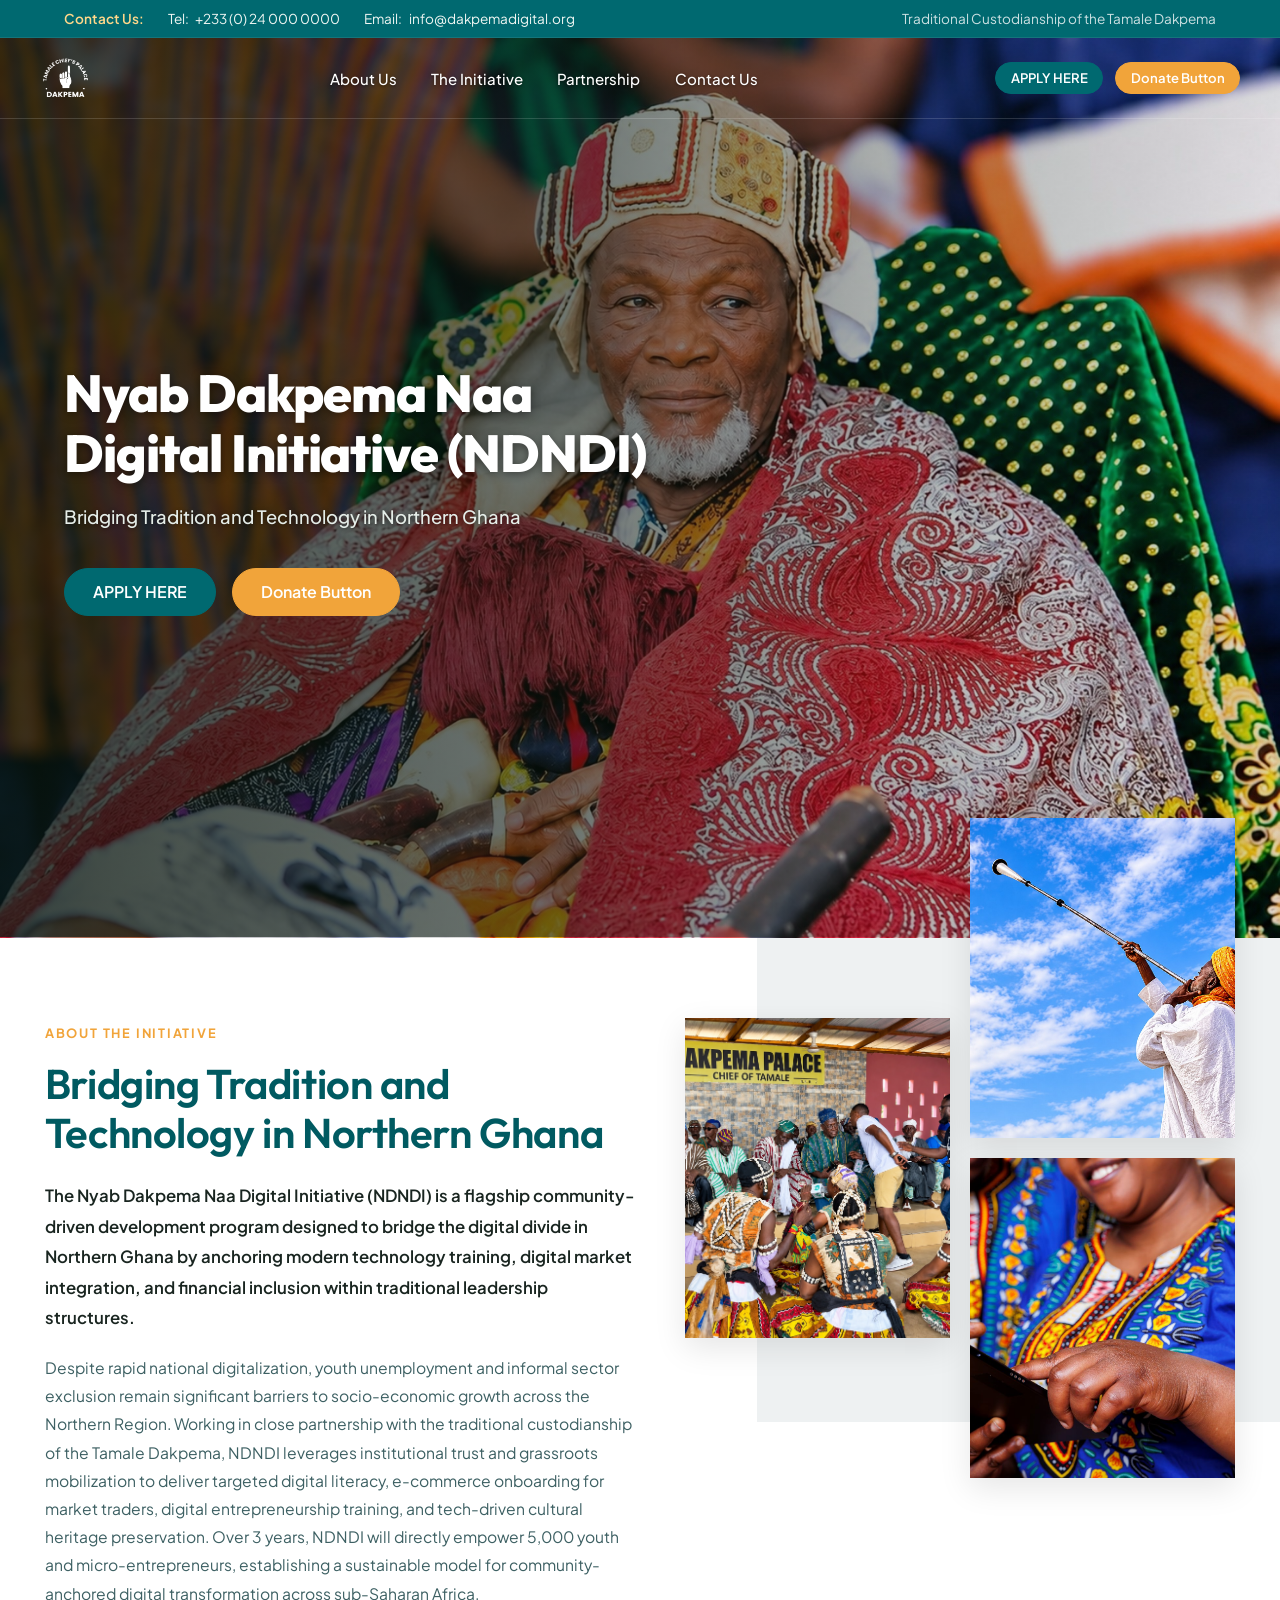
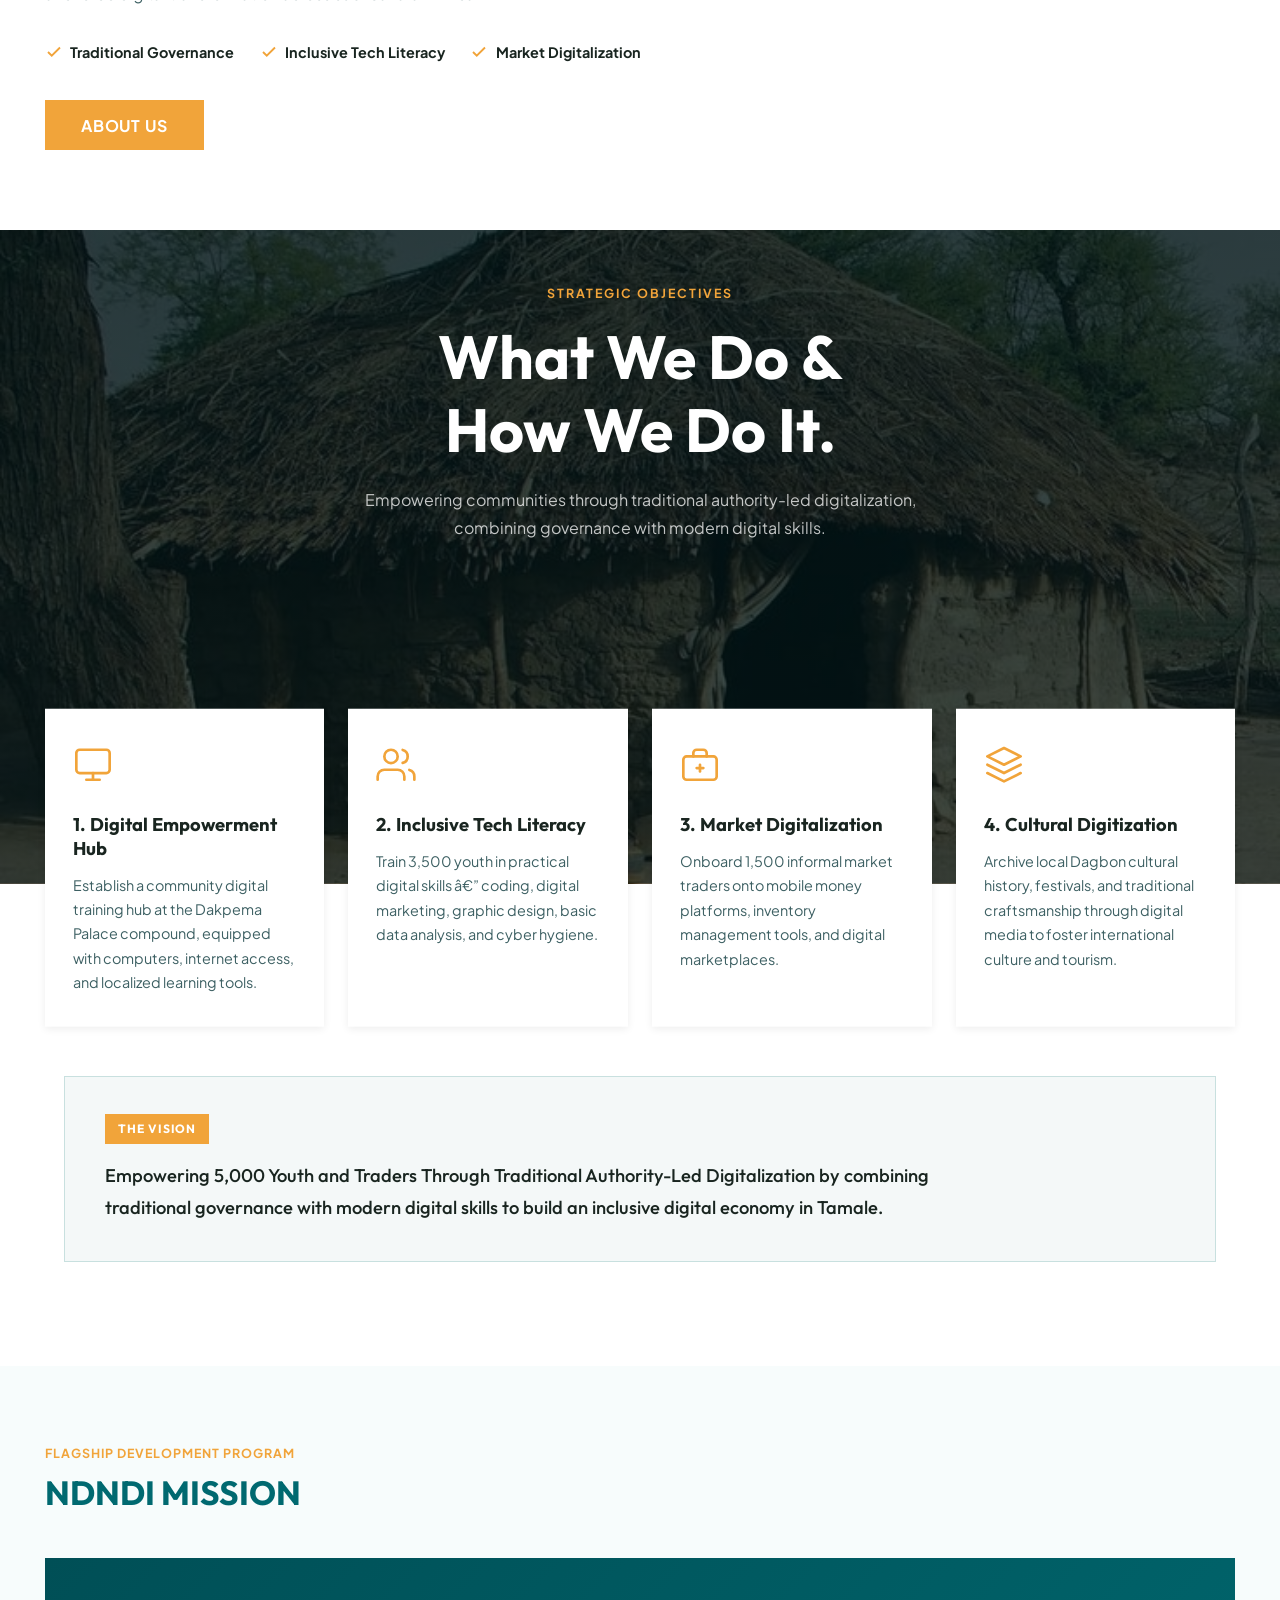
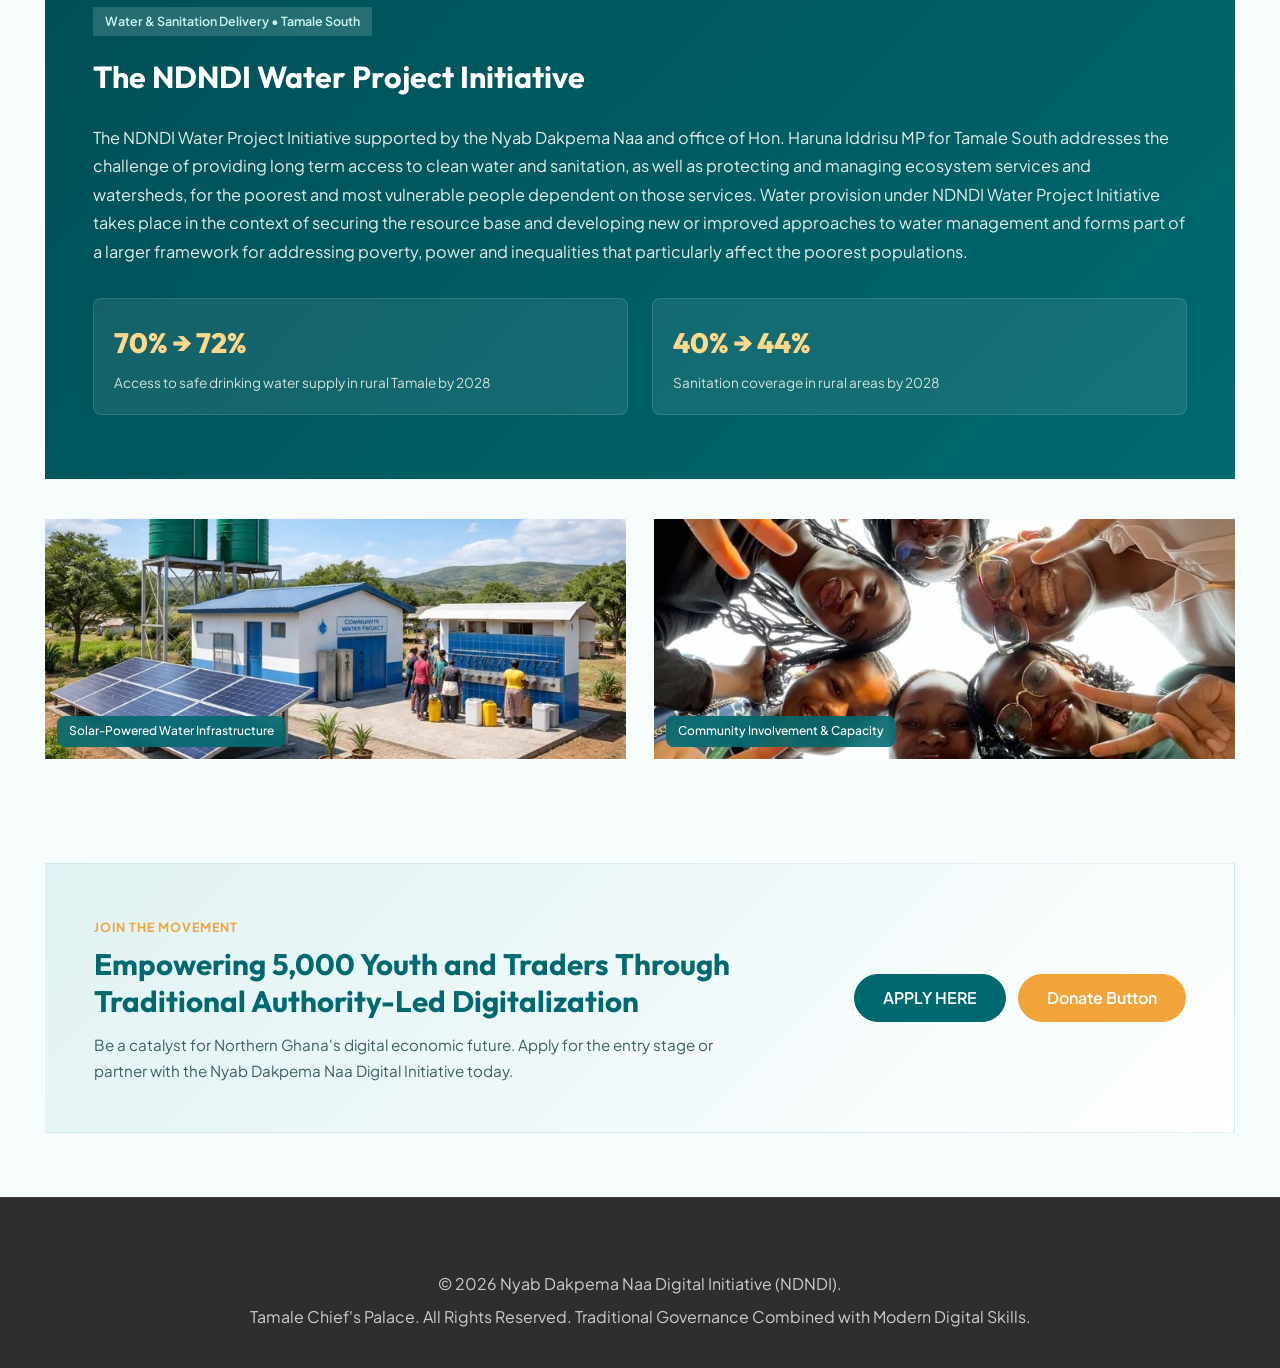
==== index.html @ 33f5f31a "Initial commit - Dakpema website" ====
﻿<!DOCTYPE html>
<html lang="en">
<head>
  <meta charset="UTF-8">
  <meta name="viewport" content="width=device-width, initial-scale=1.0">
  <title>Nyab Dakpema Naa Digital Initiative (NDNDI) | Tamale Chief's Palace</title>
  <meta name="description" content="Nyab Dakpema Naa Digital Initiative (NDNDI) - Bridging Tradition and Technology in Northern Ghana through traditional leadership structures.">
  <link rel="icon" type="image/png" href="assets/images/logo/DAKPEMA-01.png">
  <link rel="stylesheet" href="assets/css/style.css">
</head>
<body>

  <!-- Top Contact & Identity Bar -->
  <header class="top-bar">
    <div class="container top-bar-content">
      <div class="top-bar-contact">
        <span style="font-weight: 600; color: #ffd88a;">Contact Us:</span>
        <a href="tel:+233240000000"><span>Tel:</span> +233 (0) 24 000 0000</a>
        <a href="mailto:info@dakpemadigital.org"><span>Email:</span> info@dakpemadigital.org</a>
      </div>
      <div class="top-bar-tagline">
        <span>Traditional Custodianship of the Tamale Dakpema</span>
      </div>
      <a href="mailto:info@dakpemadigital.org" class="top-bar-mobile-email">info@dakpemadigital.org</a>
    </div>
  </header>

  <!-- Hero Section with Overlaid Nav & hero-img1.jpg Background (Inspiration Style) -->
  <div class="hero-wrapper">
    <!-- Main Site Navigation Header (over the hero image) -->
    <nav class="site-header site-header-hero">
      <div class="container navbar">
        <a href="index.html" class="brand">
          <img src="assets/images/logo/DAKPEMAw.png" alt="Tamale Chief's Palace - Dakpema Logo" class="brand-logo">
        </a>

        <!-- Primary Nav Menu -->
        <ul class="nav-menu">
          <li><a href="about.html" class="nav-link">About Us</a></li>
          <li><a href="initiative.html" class="nav-link">The Initiative</a></li>
          <li><a href="partnership.html" class="nav-link">Partnership</a></li>
          <li><a href="contact.html" class="nav-link">Contact Us</a></li>
          <li class="nav-menu-btns">
            <button type="button" class="btn btn-primary btn-sm open-apply-modal">APPLY HERE</button>
            <button type="button" class="btn btn-accent btn-sm open-donate-modal">Donate Button</button>
          </li>
        </ul>

        <!-- Action Buttons (desktop only) -->
        <div class="nav-actions">
          <button type="button" class="btn btn-primary btn-sm open-apply-modal nav-cta-btn">APPLY HERE</button>
          <button type="button" class="btn btn-accent btn-sm open-donate-modal nav-cta-btn">Donate Button</button>
          <button class="nav-toggle" aria-label="Toggle navigation menu" aria-expanded="false">
            <svg fill="none" stroke="currentColor" stroke-width="2" viewBox="0 0 24 24">
              <path stroke-linecap="round" stroke-linejoin="round" d="M4 6h16M4 12h16M4 18h16"></path>
            </svg>
          </button>
        </div>
      </div>
    </nav>

    <!-- Hero Content -->
    <section class="hero hero-inspo">
      <div class="hero-overlay"></div>
      <div class="container">
        <div class="hero-content">
          <h1 class="hero-title">
            Nyab Dakpema Naa <br>
            <span class="highlight">Digital Initiative (NDNDI)</span>
          </h1>

          <p class="hero-subtext">
            Bridging Tradition and Technology in Northern Ghana
          </p>

          <div class="hero-actions">
            <button type="button" class="btn btn-primary btn-lg open-apply-modal">APPLY HERE</button>
            <button type="button" class="btn btn-accent btn-lg open-donate-modal">Donate Button</button>
          </div>
        </div>
      </div>
    </section>
  </div>

  <!-- =====================================================================
       SECTION 1: About Us (Modern Editorial / 3-Image Collage)
       ===================================================================== -->
  <section id="about" class="about-modern-section">
    <div class="container">
      <div class="about-modern-grid">

        <!-- LEFT COLUMN: Text, Highlights & Button -->
        <div class="about-modern-content">
          <span class="about-modern-eyebrow">ABOUT THE INITIATIVE</span>
          <h2 class="about-modern-heading">
            Bridging Tradition and Technology in Northern Ghana
          </h2>

          <!-- Mobile only: man blowing image after heading -->
          <div class="about-mobile-img">
            <img src="assets/images/projects/about.jpg" alt="Nyab Dakpema Naa Digital Initiative - Youth Engagement">
          </div>

          <p class="about-modern-lead">
            The Nyab Dakpema Naa Digital Initiative (NDNDI) is a flagship community-driven development program designed to bridge the digital divide in Northern Ghana by anchoring modern technology training, digital market integration, and financial inclusion within traditional leadership structures.
          </p>

          <!-- Mobile only: ceremonial image after first paragraph -->
          <div class="about-mobile-img">
            <img src="assets/images/projects/Ceremonial.jpg" alt="Tamale Chief's Palace Ceremonial Dignity">
          </div>

          <p class="about-modern-body">
            Despite rapid national digitalization, youth unemployment and informal sector exclusion remain significant barriers to socio-economic growth across the Northern Region. Working in close partnership with the traditional custodianship of the Tamale Dakpema, NDNDI leverages institutional trust and grassroots mobilization to deliver targeted digital literacy, e-commerce onboarding for market traders, digital entrepreneurship training, and tech-driven cultural heritage preservation. Over 3 years, NDNDI will directly empower 5,000 youth and micro-entrepreneurs, establishing a sustainable model for community-anchored digital transformation across sub-Saharan Africa.
          </p>

          <!-- Mobile only: about1 image after last paragraph -->
          <div class="about-mobile-img">
            <img src="assets/images/projects/about1.jpg" alt="Nyab Dakpema Naa Digital Initiative - Community Training">
          </div>

          <!-- Highlights with Checkmarks -->
          <div class="about-modern-features">
            <div class="about-feature-item">
              <svg class="about-feature-icon" viewBox="0 0 24 24" fill="none" stroke="currentColor" stroke-width="2.5"><polyline points="20 6 9 17 4 12"></polyline></svg>
              <span>Traditional Governance</span>
            </div>
            <div class="about-feature-item">
              <svg class="about-feature-icon" viewBox="0 0 24 24" fill="none" stroke="currentColor" stroke-width="2.5"><polyline points="20 6 9 17 4 12"></polyline></svg>
              <span>Inclusive Tech Literacy</span>
            </div>
            <div class="about-feature-item">
              <svg class="about-feature-icon" viewBox="0 0 24 24" fill="none" stroke="currentColor" stroke-width="2.5"><polyline points="20 6 9 17 4 12"></polyline></svg>
              <span>Market Digitalization</span>
            </div>
          </div>

          <!-- Action Button -->
          <div class="about-modern-actions">
            <a href="about.html" class="btn btn-accent btn-lg" style="text-transform: uppercase; letter-spacing: 0.05em; font-weight: 700; border-radius: 0;">ABOUT US</a>
          </div>
        </div>

        <!-- RIGHT COLUMN: Stepped 3-Image Collage -->
        <div class="about-modern-collage">
          <div class="about-collage-bg-shape"></div>

          <div class="about-collage-left">
            <div class="about-collage-frame about-frame-main">
              <img src="assets/images/projects/Ceremonial.jpg" alt="Tamale Chief's Palace Ceremonial Dignity">
            </div>
          </div>

          <div class="about-collage-right">
            <div class="about-collage-frame about-frame-top">
              <img src="assets/images/projects/about.jpg" alt="Nyab Dakpema Naa Digital Initiative - Youth Engagement">
            </div>
            <div class="about-collage-frame about-frame-bottom">
              <img src="assets/images/projects/about1.jpg" alt="Nyab Dakpema Naa Digital Initiative - Community Training">
            </div>
          </div>
        </div>

      </div>
    </div>
  </section>

    <!-- â”€â”€ STRATEGIC OBJECTIVES â”€â”€ -->
    <div class="strategic-teal-section">

      <!-- Hero banner with heading -->
      <div class="strategic-hero-banner">
        <div class="container">
          <span class="strategy-section-eyebrow">Strategic Objectives</span>
          <h2 class="strategic-hero-heading">What We Do &amp;<br>How We Do It.</h2>
          <p class="strategic-hero-sub">Empowering communities through traditional authority-led digitalization, combining governance with modern digital skills.</p>
        </div>
      </div>

      <!-- 4 cards sitting on the banner, half-hanging below -->
      <div class="strategic-cards-row">
        <div class="container">
          <div class="strategic-cards-grid">

            <div class="strategic-obj-card">
              <div class="strategic-obj-icon">
                <svg width="40" height="40" viewBox="0 0 24 24" fill="none" stroke="#f1a43a" stroke-width="1.6" stroke-linecap="round" stroke-linejoin="round"><rect x="2" y="3" width="20" height="14" rx="2"/><line x1="8" y1="21" x2="16" y2="21"/><line x1="12" y1="17" x2="12" y2="21"/></svg>
              </div>
              <h4 class="strategic-obj-title">1. Digital Empowerment Hub</h4>
              <p class="strategic-obj-desc">Establish a community digital training hub at the Dakpema Palace compound, equipped with computers, internet access, and localized learning tools.</p>
            </div>

            <div class="strategic-obj-card">
              <div class="strategic-obj-icon">
                <svg width="40" height="40" viewBox="0 0 24 24" fill="none" stroke="#f1a43a" stroke-width="1.6" stroke-linecap="round" stroke-linejoin="round"><path d="M17 21v-2a4 4 0 0 0-4-4H5a4 4 0 0 0-4 4v2"/><circle cx="9" cy="7" r="4"/><path d="M23 21v-2a4 4 0 0 0-3-3.87"/><path d="M16 3.13a4 4 0 0 1 0 7.75"/></svg>
              </div>
              <h4 class="strategic-obj-title">2. Inclusive Tech Literacy</h4>
              <p class="strategic-obj-desc">Train 3,500 youth in practical digital skills â€” coding, digital marketing, graphic design, basic data analysis, and cyber hygiene.</p>
            </div>

            <div class="strategic-obj-card">
              <div class="strategic-obj-icon">
                <svg width="40" height="40" viewBox="0 0 24 24" fill="none" stroke="#f1a43a" stroke-width="1.6" stroke-linecap="round" stroke-linejoin="round"><rect x="2" y="7" width="20" height="14" rx="2"/><path d="M16 7V5a2 2 0 0 0-2-2h-4a2 2 0 0 0-2 2v2"/><line x1="12" y1="12" x2="12" y2="16"/><line x1="10" y1="14" x2="14" y2="14"/></svg>
              </div>
              <h4 class="strategic-obj-title">3. Market Digitalization</h4>
              <p class="strategic-obj-desc">Onboard 1,500 informal market traders onto mobile money platforms, inventory management tools, and digital marketplaces.</p>
            </div>

            <div class="strategic-obj-card">
              <div class="strategic-obj-icon">
                <svg width="40" height="40" viewBox="0 0 24 24" fill="none" stroke="#f1a43a" stroke-width="1.6" stroke-linecap="round" stroke-linejoin="round"><path d="M12 2L2 7l10 5 10-5-10-5z"/><path d="M2 17l10 5 10-5"/><path d="M2 12l10 5 10-5"/></svg>
              </div>
              <h4 class="strategic-obj-title">4. Cultural Digitization</h4>
              <p class="strategic-obj-desc">Archive local Dagbon cultural history, festivals, and traditional craftsmanship through digital media to foster international culture and tourism.</p>
            </div>

          </div>
        </div>
      </div><!-- /strategic-cards-row -->

    </div><!-- /strategic-teal-section -->

  <!-- The Vision + Contact Us -->
  <div class="vision-contact-standalone">
    <div class="container">

      <div class="strategic-vision-banner">
        <div class="vision-tag">The Vision</div>
        <p class="vision-text">
          Empowering 5,000 Youth and Traders Through Traditional Authority-Led Digitalization by combining traditional governance with modern digital skills to build an inclusive digital economy in Tamale.
        </p>
      </div>

    </div>
  </div><!-- /vision-contact-standalone -->

  <!-- =====================================================================
       SECTION 3: NDNDI MISSION (Water Project Initiative)
       ===================================================================== -->
  <section id="mission" class="section">
    <div class="container">
      <div class="section-header">
        <span class="section-tag">Flagship Development Program</span>
        <h2 class="section-title">NDNDI MISSION</h2>
      </div>

      <!-- Water Project Hero Feature Card -->
      <div class="water-project-banner">
        <span class="water-badge">Water &amp; Sanitation Delivery &bull; Tamale South</span>
        <h3 class="water-title">The NDNDI Water Project Initiative</h3>
        <p class="water-text">
          The NDNDI Water Project Initiative supported by the Nyab Dakpema Naa and office of Hon. Haruna Iddrisu MP for Tamale South addresses the challenge of providing long term access to clean water and sanitation, as well as protecting and managing ecosystem services and watersheds, for the poorest and most vulnerable people dependent on those services. Water provision under NDNDI Water Project Initiative takes place in the context of securing the resource base and developing new or improved approaches to water management and forms part of a larger framework for addressing poverty, power and inequalities that particularly affect the poorest populations.
        </p>

        <!-- Projected Metrics Callout -->
        <div class="water-metrics">
          <div class="water-metric-card">
            <div class="water-metric-val">70% &rarr; 72%</div>
            <div class="water-metric-sub">Access to safe drinking water supply in rural Tamale by 2028</div>
          </div>
          <div class="water-metric-card">
            <div class="water-metric-val">40% &rarr; 44%</div>
            <div class="water-metric-sub">Sanitation coverage in rural areas by 2028</div>
          </div>
        </div>
      </div>


      <!-- Water Project Gallery -->
      <div class="grid-2">
        <div class="hero-img-wrap" style="height: 240px;">
          <img src="assets/images/projects/solar.jpg" alt="Solar-powered clean water and community infrastructure">
          <div class="hero-card-badge">Solar-Powered Water Infrastructure</div>
        </div>
        <div class="hero-img-wrap" style="height: 240px;">
          <img src="assets/images/projects/built-for-africa.jpg" alt="Northern Ghana community development and traditional custodianship">
          <div class="hero-card-badge">Community Involvement &amp; Capacity</div>
        </div>
      </div>
    </div>
  </section>

  <!-- Call To Action Banner -->
  <section class="section" style="padding-top: 2rem; padding-bottom: 4rem;">
    <div class="container cta-container">
      <div class="cta-banner">
        <div class="cta-content">
          <span class="section-tag">Join The Movement</span>
          <h3 class="section-title" style="font-size: 1.85rem; margin-bottom: 0.75rem;">
            Empowering 5,000 Youth and Traders Through Traditional Authority-Led Digitalization
          </h3>
          <p style="color: var(--color-text-muted); font-size: 0.95rem;">
            Be a catalyst for Northern Ghana's digital economic future. Apply for the entry stage or partner with the Nyab Dakpema Naa Digital Initiative today.
          </p>
        </div>
        <div style="display: flex; gap: 0.75rem; flex-wrap: wrap;">
          <button type="button" class="btn btn-primary btn-lg open-apply-modal">APPLY HERE</button>
          <button type="button" class="btn btn-accent btn-lg open-donate-modal">Donate Button</button>
        </div>
      </div>
    </div>
  </section>

  <!-- =====================================================================
       Application Modal ("Follow this link () to register. ... APPLY HERE")
       ===================================================================== -->
  <div id="applyModal" class="modal-overlay" role="dialog" aria-modal="true" aria-labelledby="applyModalTitle">
    <div class="modal-dialog">
      <div class="modal-header">
        <h3 id="applyModalTitle" class="modal-title">NDNDI Registration (1. ENTRY-STAGE)</h3>
        <button type="button" class="modal-close" aria-label="Close modal">&times;</button>
      </div>
      <div class="modal-body">
        <p style="font-size: 0.92rem; color: var(--color-text-muted); margin-bottom: 1.25rem;">
          <strong>1. ENTRY-STAGE:</strong> Entrants will be allowed to register online. Follow this link () to register. Applicants must make sure all information submitted are accurate before clicking APPLY.
        </p>

        <form id="applicationForm">
          <div class="form-group">
            <label class="form-label" for="applicantFullName">Full Name *</label>
            <input type="text" id="applicantFullName" class="form-control" placeholder="Enter your full legal name" required>
          </div>

          <div class="grid-2">
            <div class="form-group">
              <label class="form-label" for="applicantEmail">Email Address *</label>
              <input type="email" id="applicantEmail" class="form-control" placeholder="name@domain.com" required>
            </div>
            <div class="form-group">
              <label class="form-label" for="applicantTel">Telephone Number *</label>
              <input type="tel" id="applicantTel" class="form-control" placeholder="+233 XX XXX XXXX" required>
            </div>
          </div>

          <div class="grid-2">
            <div class="form-group">
              <label class="form-label" for="applicantAge">Age (Requirement: 18-32 years) *</label>
              <input type="number" id="applicantAge" class="form-control" min="18" max="32" placeholder="e.g. 24" required>
            </div>
            <div class="form-group">
              <label class="form-label" for="applicantRes">Residency in Ghana *</label>
              <select id="applicantRes" class="form-control" required>
                <option value="">Select residency...</option>
                <option value="tamale">Tamale / Northern Region, Ghana</option>
                <option value="ghana-other">Other Region in Ghana</option>
              </select>
            </div>
          </div>

          <div class="form-group">
            <label class="form-label" for="applicantTrack">Program Focus Track</label>
            <select id="applicantTrack" class="form-control">
              <option value="literacy">Inclusive Tech Literacy (Coding, Digital Marketing, Graphic Design, Data)</option>
              <option value="market">Market Digitalization (E-Commerce &amp; FinTech for Traders)</option>
              <option value="culture">Cultural Digitization &amp; Preservation</option>
              <option value="startup">Startup Incubation &amp; Social Business</option>
            </select>
          </div>

          <!-- Eligibility Confirmations -->
          <div style="background: var(--color-bg-alt); padding: 1rem; border-radius: var(--radius-sm); margin-bottom: 1.25rem;">
            <p style="font-size: 0.82rem; font-weight: 700; color: var(--color-primary); margin-bottom: 0.5rem; text-transform: uppercase;">
              Applicant Affirmations (Eligibility Requirements 1-6)
            </p>
            <label style="display: flex; gap: 0.5rem; font-size: 0.85rem; color: var(--color-text-main); margin-bottom: 0.4rem; cursor: pointer;">
              <input type="checkbox" required>
              <span>I confirm that I reside in Ghana and am between 18-32 years of age.</span>
            </label>
            <label style="display: flex; gap: 0.5rem; font-size: 0.85rem; color: var(--color-text-main); margin-bottom: 0.4rem; cursor: pointer;">
              <input type="checkbox" required>
              <span>I have a genuine desire for digitization lessons and incubation mentoring.</span>
            </label>
            <label style="display: flex; gap: 0.5rem; font-size: 0.85rem; color: var(--color-text-main); cursor: pointer;">
              <input type="checkbox" required>
              <span>I commit to monthly program goals and accepting coaching feedback.</span>
            </label>
          </div>

          <div style="display: flex; justify-content: flex-end; gap: 0.75rem;">
            <button type="button" class="btn btn-outline modal-cancel">Cancel</button>
            <button type="submit" class="btn btn-primary" style="background-color: #8b1f1f; border-color: #8b1f1f;">APPLY HERE</button>
          </div>
        </form>
      </div>
    </div>
  </div>

  <!-- =====================================================================
       Donate / Partnership Modal ("Donate Button")
       ===================================================================== -->
  <div id="donateModal" class="modal-overlay" role="dialog" aria-modal="true" aria-labelledby="donateModalTitle">
    <div class="modal-dialog">
      <div class="modal-header">
        <h3 id="donateModalTitle" class="modal-title">Support &amp; Partner with NDNDI</h3>
        <button type="button" class="modal-close" aria-label="Close modal">&times;</button>
      </div>
      <div class="modal-body">
        <p style="font-size: 0.92rem; color: var(--color-text-muted); margin-bottom: 1.25rem;">
          We invite development agencies, philanthropic organizations, and corporate partners to join hands with the Nyab Dakpema Naa Digital Initiative. Your support will directly fund critical digital infrastructure, bridge the opportunity gap for thousands of young people, and demonstrate how traditional leadership can catalysed sustainable digital development in Sub-Saharan Africa.
        </p>

        <form id="donationForm">
          <div class="form-group">
            <label class="form-label" for="partnerCategory">Partner Classification *</label>
            <select id="partnerCategory" class="form-control" required>
              <option value="agency">Development Agency</option>
              <option value="philanthropic">Philanthropic Organization</option>
              <option value="corporate">Corporate Partner</option>
              <option value="individual">Individual Donor / Diaspora Supporter</option>
            </select>
          </div>

          <div class="grid-2">
            <div class="form-group">
              <label class="form-label" for="orgName">Organization / Donor Name *</label>
              <input type="text" id="orgName" class="form-control" placeholder="Organization name" required>
            </div>
            <div class="form-group">
              <label class="form-label" for="contactPerson">Contact Person *</label>
              <input type="text" id="contactPerson" class="form-control" placeholder="Full name" required>
            </div>
          </div>

          <div class="grid-2">
            <div class="form-group">
              <label class="form-label" for="partnerEmail">Email Address *</label>
              <input type="email" id="partnerEmail" class="form-control" placeholder="partner@org.org" required>
            </div>
            <div class="form-group">
              <label class="form-label" for="partnerSupportType">Intended Support Target</label>
              <select id="partnerSupportType" class="form-control">
                <option value="digital-hub">Digital Empowerment Hub Equipment</option>
                <option value="water-project">NDNDI Water Project Initiative</option>
                <option value="tech-literacy">Inclusive Tech Literacy Scholarships</option>
                <option value="market-traders">Market Trader Digitalization</option>
              </select>
            </div>
          </div>

          <div class="form-group">
            <label class="form-label" for="pledgeDetails">Contribution or Partnership Details</label>
            <textarea id="pledgeDetails" rows="3" class="form-control" placeholder="Share details of your proposed partnership, sponsorship, or donation..."></textarea>
          </div>

          <div style="display: flex; justify-content: flex-end; gap: 0.75rem;">
            <button type="button" class="btn btn-outline modal-cancel">Cancel</button>
            <button type="submit" class="btn btn-accent" style="background-color: #8b1f1f; border-color: #8b1f1f;">Submit Support / Donate Button</button>
          </div>
        </form>
      </div>
    </div>
  </div>

  <!-- Site Footer -->
  <footer class="site-footer">
    <div class="container">
      <div class="footer-bottom">
        <p>© 2026 Nyab Dakpema Naa Digital Initiative (NDNDI).</p>
        <p>Tamale Chief's Palace. All Rights Reserved. Traditional Governance Combined with Modern Digital Skills.</p>
      </div>
    </div>
  </footer>

  <script src="assets/js/main.js"></script>
</body>
</html>
---- assets/css/style.css ----
﻿/* ==========================================================================
   Nyab Dakpema Naa Digital Initiative (NDNDI) - Main Stylesheet
   Modern, elegant civic tech design system for Northern Ghana
   Refined aesthetic: Zero thick deep shadows, zero heavy card outlines.
   ========================================================================== */

@import url('https://fonts.googleapis.com/css2?family=Outfit:wght@300;400;500;600;700;800&family=Plus+Jakarta+Sans:wght@300;400;500;600;700&display=swap');

:root {
  /* Brand Heritage Palette */
  --color-primary: #006970;          /* Dakpema Teal */
  --color-primary-light: #007e86;    /* Dakpema Teal Light */
  --color-primary-subtle: #e0f2f3;   /* Delicate Teal Tint */
  --color-primary-glow: rgba(0, 105, 112, 0.08);
  
  --color-accent: #f1a43a;           /* Vibrant Amber Gold */
  --color-accent-hover: #d98d28;
  --color-accent-subtle: #fdf6ea;    /* Soft Amber Glow */
  
  --color-water: #006970;            /* Clean Water Initiative Teal */
  --color-water-subtle: #e0f2f3;
  
  /* Neutral Palette */
  --color-bg-main: #f7fcfc;          /* Pristine teal-tinted off-white */
  --color-bg-surface: #ffffff;       /* Pure white */
  --color-bg-alt: #f0f8f9;           /* Soft muted teal section background */
  --color-bg-card: #ffffff;
  
  --color-text-main: #0a1f21;        /* Deep teal charcoal */
  --color-text-muted: #3d6063;       /* Readable secondary body */
  --color-text-light: #6b8d90;       /* Tertiary caption */
  --color-border-subtle: rgba(0, 105, 112, 0.09); /* Hairline elegant border */
  --color-border-hover: rgba(0, 105, 112, 0.22);
  
  /* Shadows - explicitly soft, airy, and delicate (No thick or deep black shadows) */
  --shadow-subtle: 0 2px 8px rgba(0, 95, 102, 0.04);
  --shadow-hover: 0 6px 18px rgba(0, 95, 102, 0.07);
  --shadow-float: 0 10px 25px rgba(0, 95, 102, 0.08);
  
  /* Typography */
  --font-heading: 'Outfit', -apple-system, BlinkMacSystemFont, "Segoe UI", Roboto, sans-serif;
  --font-body: 'Plus Jakarta Sans', -apple-system, BlinkMacSystemFont, "Segoe UI", Roboto, sans-serif;
  
  /* Layout & Transitions */
  --container-max: 1200px;
  --radius-sm: 8px;
  --radius-md: 12px;
  --radius-lg: 18px;
  --radius-full: 9999px;
  --transition: all 0.25s cubic-bezier(0.16, 1, 0.3, 1);
}

/* Base Reset & Core Styles */
*, *::before, *::after {
  box-sizing: border-box;
  margin: 0;
  padding: 0;
}

html {
  scroll-behavior: smooth;
  font-size: 16px;
  -webkit-font-smoothing: antialiased;
}

body {
  font-family: var(--font-body);
  background-color: var(--color-bg-main);
  color: var(--color-text-main);
  line-height: 1.7;
  overflow-x: hidden;
}

img {
  max-width: 100%;
  height: auto;
  display: block;
}

a {
  color: inherit;
  text-decoration: none;
  transition: var(--transition);
}

button, input, textarea, select {
  font-family: inherit;
  font-size: 1rem;
}

/* Container */
.container {
  width: 100%;
  max-width: var(--container-max);
  margin-left: auto;
  margin-right: auto;
  padding-left: 1.5rem;
  padding-right: 1.5rem;
}

/* Mobile-only elements — hidden by default */
.about-mobile-img {
  display: none;
}

/* ==========================================================================
   Header & Navigation
   ========================================================================== */

/* Top utility bar */
.top-bar {
  background-color: var(--color-primary);
  color: #e0ece4;
  font-size: 0.85rem;
  padding: 0.45rem 0;
  border-bottom: 1px solid rgba(255, 255, 255, 0.08);
}

.top-bar-content {
  display: flex;
  justify-content: space-between;
  align-items: center;
  flex-wrap: wrap;
  gap: 0.75rem;
}

.top-bar-contact {
  display: flex;
  align-items: center;
  gap: 1.5rem;
}

.top-bar-contact a {
  color: #f0f7f3;
  display: inline-flex;
  align-items: center;
  gap: 0.4rem;
}

.top-bar-contact a:hover {
  color: var(--color-accent);
}

.top-bar-tagline {
  display: flex;
  align-items: center;
  gap: 0.5rem;
  color: rgba(255, 255, 255, 0.8);
}

.top-bar-tagline .badge {
  background: rgba(200, 138, 36, 0.25);
  color: #ffd88a;
  padding: 0.15rem 0.55rem;
  border-radius: var(--radius-full);
  font-size: 0.75rem;
  font-weight: 600;
  letter-spacing: 0.03em;
}

/* Nav menu buttons â€” hidden on desktop, shown in dropdown on mobile */
.nav-menu-btns {
  display: none;
}

/* Hidden on desktop, shown on mobile only */
.top-bar-mobile-email {
  display: none;
}

/* Nav CTA buttons hidden on mobile via media query */

.site-header {
  position: sticky;
  top: 0;
  z-index: 100;
  background: rgba(255, 255, 255, 0.96);
  backdrop-filter: blur(12px);
  border-bottom: 1px solid var(--color-border-subtle);
  transition: var(--transition);
}

.navbar {
  display: flex;
  align-items: center;
  justify-content: space-between;
  padding: 0.85rem 0;
}

.brand {
  display: flex;
  align-items: center;
  gap: 0.9rem;
}

.brand-logo {
  width: 52px;
  height: 52px;
  object-fit: contain;
  transition: var(--transition);
}

.brand:hover .brand-logo {
  transform: scale(1.04);
}

.brand-info {
  display: flex;
  flex-direction: column;
}

.brand-acronym {
  font-family: var(--font-heading);
  font-size: 1.2rem;
  font-weight: 800;
  color: var(--color-primary);
  line-height: 1.15;
  letter-spacing: -0.01em;
}

.brand-title {
  font-size: 0.78rem;
  font-weight: 500;
  color: var(--color-text-muted);
  line-height: 1.2;
}

/* Nav links */
.nav-menu {
  display: flex;
  align-items: center;
  gap: 0.35rem;
  list-style: none;
}

.nav-link {
  font-size: 0.94rem;
  font-weight: 500;
  color: var(--color-text-main);
  padding: 0.55rem 0.9rem;
  border-radius: var(--radius-sm);
  transition: var(--transition);
  position: relative;
  white-space: nowrap;
}

.nav-link:hover {
  color: var(--color-primary);
  background-color: var(--color-primary-subtle);
}

.nav-link.active {
  color: var(--color-primary);
  background-color: var(--color-primary-subtle);
  font-weight: 600;
}

/* Nav Actions */
.nav-actions {
  display: flex;
  align-items: center;
  gap: 0.75rem;
}

.btn {
  display: inline-flex;
  align-items: center;
  justify-content: center;
  gap: 0.5rem;
  padding: 0.6rem 1.25rem;
  font-size: 0.9rem;
  font-weight: 600;
  border-radius: var(--radius-full);
  cursor: pointer;
  border: 1px solid transparent;
  transition: var(--transition);
  line-height: 1.2;
  text-align: center;
  text-decoration: none;
}

.btn-primary {
  background-color: var(--color-primary);
  color: #ffffff;
  border-color: var(--color-primary);
}

.btn-primary:hover {
  background-color: var(--color-primary-light);
  border-color: var(--color-primary-light);
  transform: translateY(-1px);
}

.btn-accent {
  background-color: var(--color-accent);
  color: #ffffff;
  border-color: var(--color-accent);
}

.btn-accent:hover {
  background-color: var(--color-accent-hover);
  border-color: var(--color-accent-hover);
  transform: translateY(-1px);
}

.btn-outline {
  background-color: transparent;
  color: var(--color-primary);
  border-color: var(--color-border-subtle);
}

.btn-outline:hover {
  background-color: var(--color-primary-subtle);
  border-color: var(--color-primary);
}

.btn-sm {
  padding: 0.45rem 0.9rem;
  font-size: 0.82rem;
}

.btn-lg {
  padding: 0.85rem 1.75rem;
  font-size: 1rem;
}

/* Hamburger toggle for mobile */
.nav-toggle {
  display: none;
  background: none;
  border: none;
  cursor: pointer;
  padding: 0.5rem;
  color: var(--color-primary);
}

.nav-toggle svg {
  width: 26px;
  height: 26px;
}

/* ==========================================================================
   Hero Section with hero-img1.jpg (Inspiration Style)
   ========================================================================== */
.hero-wrapper {
  position: relative;
  width: 100%;
}

.site-header-hero {
  position: absolute;
  top: 0;
  left: 0;
  width: 100%;
  z-index: 50;
  background: transparent;
  border-bottom: 1px solid rgba(255, 255, 255, 0.15);
  backdrop-filter: none;
}

.site-header-hero .brand-logo {
  filter: brightness(0) invert(1);
}

.site-header-hero .nav-link {
  color: #ffffff;
  font-weight: 500;
  text-shadow: 0 1px 3px rgba(0, 0, 0, 0.5);
}

.site-header-hero .nav-link:hover {
  color: #ffd88a;
  background-color: rgba(255, 255, 255, 0.12);
}

.site-header-hero .nav-link.active {
  color: #ffd88a;
  background-color: rgba(255, 255, 255, 0.2);
  font-weight: 600;
}

.site-header-hero .nav-toggle {
  color: #ffffff;
}

.hero-inspo {
  position: relative;
  width: 100%;
  min-height: 100vh;
  min-height: calc(100vh - 40px);
  min-height: 100dvh;
  display: flex;
  align-items: center;
  background-image: url('../images/hero/hero-img1.jpg');
  background-size: cover;
  background-position: 72% 20%;
  background-repeat: no-repeat;
  padding: 8.5rem 0 5.5rem;
  border-bottom: 1px solid rgba(0, 0, 0, 0.15);
  overflow: hidden;
  color: #ffffff;
  box-sizing: border-box;
}

/* Small dark overlay, not too much */
.hero-inspo .hero-overlay {
  position: absolute;
  top: 0;
  left: 0;
  right: 0;
  bottom: 0;
  width: 100%;
  height: 100%;
  background: linear-gradient(
    90deg, 
    rgba(8, 22, 14, 0.8) 0%, 
    rgba(8, 22, 14, 0.58) 45%, 
    rgba(8, 22, 14, 0.28) 75%, 
    rgba(8, 22, 14, 0.12) 100%
  );
  pointer-events: none;
  z-index: 1;
}

.hero-inspo .container {
  position: relative;
  z-index: 2;
  width: 100%;
}

.hero-inspo .hero-content {
  max-width: 600px;
}

.hero-inspo .hero-title {
  font-family: var(--font-heading);
  font-size: 3.25rem;
  font-weight: 800;
  line-height: 1.15;
  color: #ffffff;
  margin-bottom: 1.15rem;
  letter-spacing: -0.02em;
  text-shadow: 0 2px 10px rgba(0, 0, 0, 0.45);
}

.hero-inspo .hero-title .highlight {
  color: #ffffff;
}

.hero-inspo .hero-subtext {
  font-size: 1.15rem;
  font-weight: 500;
  color: #e5ede8;
  line-height: 1.6;
  margin-bottom: 2.25rem;
  max-width: 520px;
  text-shadow: 0 1px 4px rgba(0, 0, 0, 0.45);
}

.hero-inspo .hero-actions {
  display: flex;
  align-items: center;
  gap: 1rem;
  flex-wrap: wrap;
}

.hero-inspo .hero-actions .btn-outline {
  background-color: rgba(255, 255, 255, 0.08);
  color: #ffffff;
  border-color: rgba(255, 255, 255, 0.4);
  backdrop-filter: blur(4px);
}

.hero-inspo .hero-actions .btn-outline:hover {
  background-color: rgba(255, 255, 255, 0.22);
  border-color: #ffffff;
}

@media (max-width: 768px) {
  .site-header-hero .nav-menu {
    background: #11291d;
    border-bottom: 1px solid rgba(255, 255, 255, 0.1);
  }
  .hero-inspo {
    min-height: 75vh;
    padding: 7.5rem 0 4rem;
    background-position: 65% center;
  }
  .hero-inspo .hero-title {
    font-size: 2.25rem;
  }
  .hero-inspo .hero-overlay {
    background: linear-gradient(
      180deg,
      rgba(8, 22, 14, 0.78) 0%,
      rgba(8, 22, 14, 0.65) 100%
    );
  }
}

/* ==========================================================================
   Hero Section with Dakpema Palace Background & Dark Overlay (Legacy/Fallback)
   ========================================================================== */
.hero {
  position: relative;
  width: 100%;
  min-height: 100vh;
  min-height: calc(100vh - 40px);
  min-height: 100dvh;
  display: flex;
  align-items: center;
  background-image: url('../images/hero/hero-img1.jpg');
  background-size: cover;
  background-position: 72% 20%;
  background-repeat: no-repeat;
  padding: 8.5rem 0 5.5rem;
  border-bottom: 1px solid rgba(0, 0, 0, 0.15);
  overflow: hidden;
  color: #ffffff;
  box-sizing: border-box;
}

.hero-overlay {
  position: absolute;
  top: 0;
  left: 0;
  right: 0;
  bottom: 0;
  width: 100%;
  height: 100%;
  background: linear-gradient(135deg, rgba(10, 24, 17, 0.82) 0%, rgba(14, 34, 25, 0.76) 50%, rgba(8, 20, 14, 0.85) 100%);
  pointer-events: none;
  z-index: 1;
}

.hero .container {
  position: relative;
  z-index: 2;
  width: 100%;
}

.hero-grid {
  display: block;
  max-width: 960px;
  position: relative;
  z-index: 2;
}

.hero-badge-wrap {
  display: inline-flex;
  align-items: center;
  gap: 0.6rem;
  padding: 0.4rem 1.1rem 0.4rem 0.55rem;
  background-color: rgba(255, 255, 255, 0.95);
  border: 1px solid rgba(255, 255, 255, 0.3);
  border-radius: var(--radius-full);
  margin-bottom: 1.5rem;
  box-shadow: 0 4px 12px rgba(0, 0, 0, 0.12);
}

.hero-badge-logo {
  width: 26px;
  height: 26px;
  object-fit: contain;
}

.hero-badge-text {
  font-size: 0.82rem;
  font-weight: 700;
  color: var(--color-primary);
  letter-spacing: 0.02em;
}

.hero-title {
  font-family: var(--font-heading);
  font-size: 2.95rem;
  font-weight: 800;
  line-height: 1.15;
  color: #ffffff;
  margin-bottom: 1.15rem;
  letter-spacing: -0.02em;
  text-shadow: 0 2px 8px rgba(0, 0, 0, 0.3);
}

.hero-title .highlight {
  color: #ffd88a;
  position: relative;
  display: inline-block;
}

.hero-subtitle {
  font-size: 1.3rem;
  font-weight: 600;
  color: #ffd88a;
  margin-bottom: 1.1rem;
  text-shadow: 0 1px 4px rgba(0, 0, 0, 0.25);
}

.hero-desc {
  font-size: 1.05rem;
  color: #e4eee8;
  line-height: 1.8;
  margin-bottom: 2.25rem;
  max-width: 840px;
  text-shadow: 0 1px 3px rgba(0, 0, 0, 0.25);
}

.hero-actions {
  display: flex;
  flex-wrap: wrap;
  align-items: center;
  gap: 1rem;
  margin-bottom: 2.75rem;
}

.hero-actions .btn-outline {
  background-color: rgba(255, 255, 255, 0.08);
  color: #ffffff;
  border-color: rgba(255, 255, 255, 0.35);
  backdrop-filter: blur(4px);
}

.hero-actions .btn-outline:hover {
  background-color: rgba(255, 255, 255, 0.2);
  border-color: #ffffff;
}

.hero-stats {
  display: grid;
  grid-template-columns: repeat(3, 1fr);
  gap: 1.5rem;
  padding-top: 1.8rem;
  border-top: 1px solid rgba(255, 255, 255, 0.2);
}

.hero-stat-number {
  font-family: var(--font-heading);
  font-size: 2rem;
  font-weight: 800;
  color: #ffd88a;
  line-height: 1.1;
}

.hero-stat-label {
  font-size: 0.85rem;
  color: #dbe7e1;
  margin-top: 0.35rem;
  line-height: 1.4;
}

/* Hero Media Showcase */
.hero-visuals {
  position: relative;
}

.hero-gallery {
  display: grid;
  grid-template-columns: 1fr 1fr;
  gap: 1rem;
  position: relative;
}

.hero-img-wrap {
  border-radius: 0;
  overflow: hidden;
  position: relative;
  background-color: #e6ede8;
}

.hero-img-wrap img {
  width: 100%;
  height: 100%;
  object-fit: cover;
  transition: transform 0.4s ease;
}

.hero-img-wrap:hover img {
  transform: scale(1.03);
}

.hero-img-main {
  grid-column: span 2;
  height: 250px;
}

.hero-img-sub1 {
  height: 180px;
}

.hero-img-sub2 {
  height: 180px;
}

.hero-card-badge {
  position: absolute;
  bottom: 12px;
  left: 12px;
  background: rgba(0, 105, 112, 0.88);
  backdrop-filter: blur(8px);
  color: #ffffff;
  padding: 0.35rem 0.75rem;
  border-radius: var(--radius-sm);
  font-size: 0.75rem;
  font-weight: 500;
  display: inline-flex;
  align-items: center;
  gap: 0.4rem;
}

.hero-card-badge svg {
  width: 14px;
  height: 14px;
  color: #ffd88a;
}

/* ==========================================================================
   Tab Navigation Menu (Faithful to "TAB MENUS")
   ========================================================================== */
.tab-menus-nav {
  background-color: #ffffff;
  border-bottom: 1px solid var(--color-border-subtle);
  padding: 0.75rem 0;
  position: sticky;
  top: 73px;
  z-index: 90;
}

.tab-nav-wrapper {
  display: flex;
  align-items: center;
  justify-content: space-between;
  gap: 1rem;
  overflow-x: auto;
  scrollbar-width: none;
}

.tab-nav-wrapper::-webkit-scrollbar {
  display: none;
}

.tab-nav-label {
  font-family: var(--font-heading);
  font-size: 0.78rem;
  font-weight: 700;
  text-transform: uppercase;
  letter-spacing: 0.08em;
  color: var(--color-accent);
  white-space: nowrap;
  padding-right: 0.75rem;
  border-right: 2px solid var(--color-border-subtle);
}

.tab-nav-items {
  display: flex;
  align-items: center;
  gap: 0.5rem;
  flex-grow: 1;
}

.tab-btn {
  background: transparent;
  border: 1px solid transparent;
  color: var(--color-text-muted);
  font-size: 0.88rem;
  font-weight: 600;
  padding: 0.5rem 1rem;
  border-radius: var(--radius-full);
  cursor: pointer;
  white-space: nowrap;
  transition: var(--transition);
  display: inline-flex;
  align-items: center;
  gap: 0.45rem;
}

.tab-btn:hover {
  color: var(--color-primary);
  background-color: var(--color-primary-subtle);
}

.tab-btn.active {
  background-color: var(--color-primary);
  color: #ffffff;
}

/* ==========================================================================
   General Page / Section Styling
   ========================================================================== */
.section {
  padding: 4.5rem 0;
  position: relative;
}

.section-alt {
  background-color: var(--color-bg-alt);
}

.section-header {
  margin-bottom: 2.75rem;
}

.section-tag {
  display: inline-block;
  font-size: 0.78rem;
  font-weight: 700;
  text-transform: uppercase;
  letter-spacing: 0.08em;
  color: var(--color-accent);
  margin-bottom: 0.5rem;
}

.section-title {
  font-family: var(--font-heading);
  font-size: 2.1rem;
  font-weight: 700;
  color: var(--color-primary);
  line-height: 1.25;
}

.section-subtitle {
  font-size: 1.05rem;
  color: var(--color-text-muted);
  margin-top: 0.5rem;
  max-width: 720px;
  margin-left: auto;
  margin-right: auto;
}

/* ==========================================================================
   Clean Card System
   Strict adherence: NO thick deep shadows, NO thick heavy outlines
   ========================================================================== */
.clean-card {
  background-color: var(--color-bg-card);
  border: 1px solid var(--color-border-subtle);
  border-radius: 0;
  padding: 1.75rem;
  transition: var(--transition);
  position: relative;
  box-shadow: var(--shadow-subtle);
}

.clean-card:hover {
  transform: translateY(-2px);
  border-color: var(--color-border-subtle);
  box-shadow: var(--shadow-subtle);
}

.clean-card-soft {
  background-color: #ffffff;
  border: 1px solid rgba(0, 105, 112, 0.06);
  border-radius: var(--radius-md);
  padding: 1.75rem;
}

/* Card Icons */
.card-icon-pill {
  width: 44px;
  height: 44px;
  border-radius: var(--radius-sm);
  background-color: var(--color-primary-subtle);
  color: var(--color-primary);
  display: flex;
  align-items: center;
  justify-content: center;
  font-size: 1.1rem;
  font-weight: 700;
  margin-bottom: 1.2rem;
}

.card-icon-pill.gold {
  background-color: var(--color-accent-subtle);
  color: var(--color-accent);
}

.card-icon-pill.water {
  background-color: var(--color-water-subtle);
  color: var(--color-water);
}

.card-title {
  font-family: var(--font-heading);
  font-size: 1.2rem;
  font-weight: 700;
  color: var(--color-primary);
  margin-bottom: 0.65rem;
  line-height: 1.35;
}

.card-text {
  font-size: 0.94rem;
  color: var(--color-text-muted);
  line-height: 1.65;
}

/* Grid Layouts */
.grid-2 {
  display: grid;
  grid-template-columns: repeat(2, 1fr);
  gap: 1.75rem;
}

.grid-3 {
  display: grid;
  grid-template-columns: repeat(3, 1fr);
  gap: 1.75rem;
}

.grid-4 {
  display: grid;
  grid-template-columns: repeat(4, 1fr);
  gap: 1.5rem;
}

/* ==========================================================================
   Vision Banner
   ========================================================================== */
.vision-banner {
  background: linear-gradient(135deg, var(--color-primary) 0%, #004f56 100%);
  color: #ffffff;
  border-radius: 0;
  padding: 0;
  position: relative;
  overflow: hidden;
  border: 1px solid rgba(255, 255, 255, 0.08);
  display: flex;
  align-items: stretch;
}

.vision-banner-content {
  padding: 3rem;
  flex: 1;
  position: relative;
  z-index: 2;
}

.vision-banner-img {
  width: 320px;
  flex-shrink: 0;
  position: relative;
}

.vision-banner-img img {
  width: 100%;
  height: 100%;
  object-fit: cover;
  display: block;
  /* blend the image into the teal card */
  mask-image: linear-gradient(to right, transparent 0%, rgba(0,0,0,0.6) 30%, rgba(0,0,0,1) 70%);
  -webkit-mask-image: linear-gradient(to right, transparent 0%, rgba(0,0,0,0.6) 30%, rgba(0,0,0,1) 70%);
  mix-blend-mode: luminosity;
  opacity: 0.55;
}

.vision-banner::after {
  content: '';
  position: absolute;
  top: -40%;
  right: -10%;
  width: 320px;
  height: 320px;
  background: radial-gradient(circle, rgba(200, 138, 36, 0.15) 0%, transparent 70%);
  pointer-events: none;
}

.vision-tag {
  font-family: var(--font-heading);
  font-size: 0.85rem;
  text-transform: uppercase;
  letter-spacing: 0.1em;
  color: #ffd88a;
  margin-bottom: 0.75rem;
  font-weight: 700;
}

.vision-text {
  font-family: var(--font-heading);
  font-size: 1.45rem;
  font-weight: 600;
  line-height: 1.55;
  color: #f7faf8;
  max-width: 900px;
}

/* ==========================================================================
   The Stages of NDNDI (Timeline / Process Cards)
   ========================================================================== */
.stages-wrapper {
  display: flex;
  flex-direction: column;
  gap: 1.25rem;
}

.stage-card {
  display: grid;
  grid-template-columns: auto 1fr;
  gap: 1.5rem;
  align-items: flex-start;
  background: #ffffff;
  border: 1px solid var(--color-border-subtle);
  border-radius: var(--radius-md);
  padding: 1.5rem 1.75rem;
  transition: var(--transition);
}

.stage-card:hover {
  border-color: var(--color-border-hover);
  transform: translateX(4px);
  box-shadow: var(--shadow-subtle);
}

.stage-number-box {
  width: 48px;
  height: 48px;
  border-radius: 50%;
  background-color: var(--color-primary-subtle);
  color: var(--color-primary);
  display: flex;
  align-items: center;
  justify-content: center;
  font-family: var(--font-heading);
  font-size: 1.25rem;
  font-weight: 800;
}

.stage-card:first-child .stage-number-box {
  background-color: var(--color-accent-subtle);
  color: var(--color-accent);
}

.stage-title {
  font-family: var(--font-heading);
  font-size: 1.15rem;
  font-weight: 700;
  color: var(--color-primary);
  margin-bottom: 0.4rem;
}

.stage-text {
  font-size: 0.94rem;
  color: var(--color-text-muted);
  line-height: 1.65;
}

/* ==========================================================================
   Eligibility Requirements Box
   ========================================================================== */
.eligibility-box {
  background: #ffffff;
  border: 1px solid var(--color-border-subtle);
  border-radius: 0;
  padding: 2.25rem;
  margin-top: 2rem;
}

.eligibility-list {
  list-style: none;
  display: grid;
  grid-template-columns: repeat(2, 1fr);
  gap: 1.25rem;
  margin-top: 1.5rem;
}

.eligibility-item {
  display: flex;
  align-items: flex-start;
  gap: 0.85rem;
  font-size: 0.94rem;
  color: var(--color-text-main);
  line-height: 1.55;
}

.eligibility-badge {
  flex-shrink: 0;
  width: 26px;
  height: 26px;
  border-radius: 50%;
  background-color: var(--color-primary-subtle);
  color: var(--color-primary);
  display: flex;
  align-items: center;
  justify-content: center;
  font-size: 0.8rem;
  font-weight: 700;
}

/* ==========================================================================
   Water Project & Mission Special Section
   ========================================================================== */

/* Mission section â€” match 1360px container width */
#mission .container {
  max-width: 1360px;
  padding-left: clamp(1.5rem, 3.5vw, 3.5rem);
  padding-right: clamp(1.5rem, 3.5vw, 3.5rem);
}

.water-project-banner {
  background: linear-gradient(135deg, #004f56 0%, #006970 100%);
  color: #ffffff;
  border-radius: 0;
  padding: 3rem;
  position: relative;
  overflow: hidden;
  margin-bottom: 2.5rem;
}

.water-badge {
  background: rgba(255, 255, 255, 0.15);
  color: #c9f5f0;
  padding: 0.25rem 0.75rem;
  border-radius: 0;
  font-size: 0.78rem;
  font-weight: 600;
  display: inline-block;
  margin-bottom: 1rem;
}

.water-title {
  font-family: var(--font-heading);
  font-size: 1.9rem;
  font-weight: 700;
  margin-bottom: 1.25rem;
  color: #ffffff;
}

.water-text {
  font-size: 1.02rem;
  line-height: 1.75;
  color: #e2ede8;
}

.water-metrics {
  display: grid;
  grid-template-columns: repeat(2, 1fr);
  gap: 1.5rem;
  margin: 2rem 0 1rem;
}

.water-metric-card {
  background: rgba(255, 255, 255, 0.08);
  border: 1px solid rgba(255, 255, 255, 0.12);
  border-radius: var(--radius-sm);
  padding: 1.25rem;
}

.water-metric-val {
  font-family: var(--font-heading);
  font-size: 1.75rem;
  font-weight: 800;
  color: #ffd88a;
}

.water-metric-sub {
  font-size: 0.85rem;
  color: #d1e2db;
  margin-top: 0.25rem;
}

/* ==========================================================================
   Partnership & Call to Action Cards
   ========================================================================== */
.partnership-card {
  background-color: #ffffff;
  border: 1px solid var(--color-border-subtle);
  border-radius: var(--radius-md);
  padding: 2.5rem;
  position: relative;
}

.cta-banner {
  background: linear-gradient(135deg, var(--color-primary-subtle) 0%, #ffffff 100%);
  border: 1px solid var(--color-border-subtle);
  border-radius: 0;
  padding: 3rem;
  display: flex;
  justify-content: space-between;
  align-items: center;
  flex-wrap: wrap;
  gap: 2rem;
}

.cta-content {
  max-width: 650px;
}

.cta-container {
  max-width: 1360px;
  padding-left: clamp(1.5rem, 3.5vw, 3.5rem);
  padding-right: clamp(1.5rem, 3.5vw, 3.5rem);
}

/* ==========================================================================
   Contact Cards
   ========================================================================== */
.contact-grid {
  display: grid;
  grid-template-columns: 1fr 1.2fr;
  gap: 2.5rem;
}

.contact-info-card {
  background: #ffffff;
  border: 1px solid var(--color-border-subtle);
  border-radius: var(--radius-md);
  padding: 2rem;
}

.contact-meta-item {
  display: flex;
  align-items: flex-start;
  gap: 1rem;
  margin-bottom: 1.5rem;
}

.contact-icon {
  width: 42px;
  height: 42px;
  border-radius: 50%;
  background: var(--color-primary-subtle);
  color: var(--color-primary);
  display: flex;
  align-items: center;
  justify-content: center;
  flex-shrink: 0;
}

.contact-meta-label {
  font-size: 0.78rem;
  font-weight: 700;
  text-transform: uppercase;
  color: var(--color-text-light);
  letter-spacing: 0.05em;
}

.contact-meta-value {
  font-size: 1.05rem;
  font-weight: 600;
  color: var(--color-primary);
}

.form-group {
  margin-bottom: 1.25rem;
}

.form-label {
  display: block;
  font-size: 0.88rem;
  font-weight: 600;
  color: var(--color-text-main);
  margin-bottom: 0.4rem;
}

.form-control {
  width: 100%;
  padding: 0.75rem 1rem;
  border: 1px solid var(--color-border-subtle);
  border-radius: var(--radius-sm);
  background-color: #ffffff;
  color: var(--color-text-main);
  transition: var(--transition);
}

.form-control:focus {
  outline: none;
  border-color: var(--color-primary);
  box-shadow: 0 0 0 3px rgba(0, 105, 112, 0.08);
}

/* ==========================================================================
   Modals (Apply Modal & Donate Modal)
   ========================================================================== */
.modal-overlay {
  position: fixed;
  top: 0;
  left: 0;
  width: 100%;
  height: 100%;
  background-color: rgba(15, 30, 22, 0.6);
  backdrop-filter: blur(4px);
  z-index: 1000;
  display: none;
  align-items: center;
  justify-content: center;
  padding: 1.5rem;
  opacity: 0;
  transition: opacity 0.25s ease;
}

.modal-overlay.active {
  display: flex;
  opacity: 1;
}

.modal-dialog {
  background-color: #ffffff;
  border: 1px solid var(--color-border-subtle);
  border-radius: var(--radius-md);
  width: 100%;
  max-width: 580px;
  max-height: 90vh;
  overflow-y: auto;
  box-shadow: var(--shadow-float);
  transform: translateY(20px);
  transition: transform 0.25s ease;
}

.modal-overlay.active .modal-dialog {
  transform: translateY(0);
}

.modal-header {
  display: flex;
  align-items: center;
  justify-content: space-between;
  padding: 1.25rem 1.75rem;
  border-bottom: 1px solid var(--color-border-subtle);
}

.modal-title {
  font-family: var(--font-heading);
  font-size: 1.35rem;
  font-weight: 700;
  color: var(--color-primary);
}

.modal-close {
  background: none;
  border: none;
  font-size: 1.5rem;
  cursor: pointer;
  color: var(--color-text-light);
  line-height: 1;
  padding: 0.25rem;
}

.modal-close:hover {
  color: var(--color-text-main);
}

.modal-body {
  padding: 1.75rem;
}

.modal-footer {
  padding: 1rem 1.75rem;
  background-color: var(--color-bg-alt);
  border-top: 1px solid var(--color-border-subtle);
  display: flex;
  justify-content: flex-end;
  gap: 0.75rem;
}

/* ==========================================================================
   Footer
   ========================================================================== */
.site-footer {
  background-color: #2e2e2e;
  color: #cccccc;
  padding: 4.5rem 0 2rem;
  border-top: 1px solid rgba(255, 255, 255, 0.08);
}

.footer-grid {
  display: grid;
  grid-template-columns: 1.5fr 1fr 1fr 1.2fr;
  gap: 3rem;
  margin-bottom: 3.5rem;
}

.footer-brand-logo {
  width: 60px;
  height: 60px;
  object-fit: contain;
  margin-bottom: 1.25rem;
}

.footer-brand-title {
  font-family: var(--font-heading);
  font-size: 1.15rem;
  font-weight: 700;
  color: #ffffff;
  margin-bottom: 0.75rem;
}

.footer-desc {
  font-size: 0.88rem;
  line-height: 1.65;
  color: #a8beaf;
}

.footer-heading {
  font-family: var(--font-heading);
  font-size: 0.95rem;
  font-weight: 700;
  color: #ffffff;
  letter-spacing: 0.04em;
  text-transform: uppercase;
  margin-bottom: 1.25rem;
}

.footer-links {
  list-style: none;
  display: flex;
  flex-direction: column;
  gap: 0.65rem;
}

.footer-links a {
  font-size: 0.88rem;
  color: #b5c7bd;
}

.footer-links a:hover {
  color: #ffffff;
  padding-left: 4px;
}

.footer-contact-list {
  flex-direction: row;
  flex-wrap: wrap;
  gap: 0.5rem 1.5rem !important;
}

.footer-contact-list li {
  font-size: 0.82rem;
  color: #b5c7bd;
}

.footer-contact-list a {
  font-size: 0.82rem;
}
}

.footer-bottom {
  padding: 2rem 0;
  border-top: 1px solid rgba(255, 255, 255, 0.08);
  text-align: center;
  font-size: 0.82rem;
  color: #8da495;
}

.footer-bottom p {
  margin: 0 0 0.35rem;
}

/* ==========================================================================
   Responsive Breakpoints
   ========================================================================== */
@media (max-width: 992px) {
  .hero-grid {
    grid-template-columns: 1fr;
    gap: 2.5rem;
  }
  
  .grid-4 {
    grid-template-columns: repeat(2, 1fr);
  }
  
  .grid-3 {
    grid-template-columns: repeat(2, 1fr);
  }
  
  .footer-grid {
    grid-template-columns: repeat(2, 1fr);
  }
  
  .contact-grid {
    grid-template-columns: 1fr;
  }
}

@media (max-width: 768px) {
  /* Top bar â€” simplified on mobile */
  .top-bar {
    display: block;
  }

  .top-bar-contact {
    display: none;
  }

  .top-bar-content {
    flex-direction: column;
    align-items: center;
    text-align: center;
    gap: 0.3rem;
  }

  .top-bar-tagline {
    font-size: 0.82rem;
    justify-content: center;
  }

  .top-bar-mobile-email {
    display: block;
    font-size: 0.78rem;
    color: rgba(255,255,255,0.8);
  }

  /* Hide CTA buttons from navbar on mobile */
  .nav-cta-btn {
    display: none;
  }

  .nav-menu-btns {
    display: flex;
    gap: 0.75rem;
    padding-top: 0.75rem;
    border-top: 1px solid rgba(0,0,0,0.08);
    margin-top: 0.25rem;
  }

  .nav-menu {
    position: fixed;
    top: 70px;
    left: 0;
    width: 100%;
    background: #ffffff;
    flex-direction: column;
    padding: 1.5rem;
    gap: 0.75rem;
    box-shadow: var(--shadow-float);
    border-bottom: 1px solid var(--color-border-subtle);
    display: none;
  }

  .nav-menu.open {
    display: flex;
  }

  .nav-toggle {
    display: block;
  }

  /* About section — less top padding on mobile */
  .about-modern-section {
    padding-top: 1.5rem !important;
  }

  .about-modern-content {
    padding-top: 0 !important;
  }

  .about-mobile-img {
    display: block !important;
    width: 100%;
    margin: 1.25rem 0;
  }

  .about-mobile-img img {
    width: 100%;
    height: 220px;
    object-fit: cover;
    display: block;
  }

  /* Vision section — no extra top padding needed on mobile */
  .vision-contact-standalone {
    padding: 0 0 2rem;
    margin-top: -3.5rem;
  }

  /* Hero */
  .hero-title {
    font-size: 2rem;
  }

  .hero-inspo .hero-title {
    font-size: 2rem;
  }

  .hero-stats {
    grid-template-columns: 1fr;
    gap: 1rem;
  }

  /* Grids */
  .grid-2, .grid-3 {
    grid-template-columns: 1fr;
  }

  /* About modern section */
  .about-modern-grid {
    grid-template-columns: 1fr;
  }

  .about-modern-collage {
    display: none !important;
  }

  /* Strategic section */
  .strategic-hero-heading {
    font-size: 2rem;
  }

  .strategic-cards-grid {
    grid-template-columns: 1fr;
    gap: 1rem;
  }

  .strategic-cards-row {
    transform: none;
    margin-top: 0;
  }

  .strategic-teal-section {
    padding-bottom: 0;
  }

  /* Water metrics */
  .water-metrics {
    grid-template-columns: 1fr;
  }

  /* Water gallery */
  .hero-img-wrap {
    height: 200px !important;
  }

  /* CTA banner */
  .cta-banner {
    flex-direction: column;
    align-items: flex-start;
    padding: 2rem 1.5rem;
  }

  .water-project-banner {
    padding: 2rem 1.25rem;
  }

  .footer-bottom {
    font-size: 0.7rem;
  }
    grid-template-columns: 1fr;
    gap: 2rem;
  }

  .footer-bottom {
    flex-direction: column;
    text-align: center;
    gap: 0.5rem;
  }

  /* Eligibility & stage cards */
  .eligibility-list {
    grid-template-columns: 1fr;
  }

  .stage-card {
    grid-template-columns: 1fr;
    gap: 0.75rem;
  }
}

/* =====================================================================
   ABOUT SPLIT SECTION (Homepage)
   ===================================================================== */

.about-split-section {
  padding-block: 5rem;
}

.about-split-grid {
  display: grid;
  grid-template-columns: 1fr 1fr;
  gap: 4.5rem;
  align-items: center;
  margin-bottom: 4rem;
}

/* Left â€“ Image pane */
.about-split-img-wrap {
  position: relative;
  border-radius: var(--radius-md);
  overflow: hidden;
  box-shadow: 0 4px 24px rgba(0, 105, 112, 0.10);
}

.about-split-img-wrap img {
  width: 100%;
  height: 500px;
  object-fit: cover;
  display: block;
}

.about-split-caption {
  position: absolute;
  bottom: 0;
  left: 0;
  right: 0;
  padding: 1.5rem 1.75rem;
  background: linear-gradient(to top, rgba(10, 24, 17, 0.84) 0%, rgba(10, 24, 17, 0.0) 100%);
}

.about-split-caption p {
  font-size: 0.875rem;
  font-style: italic;
  color: #d8e8dc;
  line-height: 1.6;
  margin: 0;
}

/* Right â€“ Text pane */
.about-split-tag {
  display: inline-block;
  font-size: 0.72rem;
  font-weight: 700;
  letter-spacing: 0.14em;
  text-transform: uppercase;
  color: var(--color-accent);
  margin-bottom: 0.9rem;
}

.about-split-heading {
  font-family: var(--font-heading);
  font-size: 2.1rem;
  font-weight: 800;
  color: var(--color-primary);
  line-height: 1.18;
  margin-bottom: 1.4rem;
}

.about-split-body {
  font-size: 1.03rem;
  line-height: 1.82;
  color: var(--color-text-muted);
  margin-bottom: 1.1rem;
}

@media (max-width: 900px) {
  .about-split-grid {
    grid-template-columns: 1fr;
    gap: 2.5rem;
  }

  .about-split-img-wrap img {
    height: 320px;
  }

  .about-split-heading {
    font-size: 1.65rem;
  }
}

/* =====================================================================
   ABOUT US SECTION (Modern Editorial / 3-Image Collage)
   ===================================================================== */

.about-modern-section {
  background-color: #ffffff;
  padding-top: 5rem;
  padding-bottom: 5rem;
  position: relative;
  overflow: visible;
}

.about-modern-section .container {
  max-width: 1360px;
  padding-left: clamp(1.5rem, 3.5vw, 3.5rem);
  padding-right: clamp(1.5rem, 3.5vw, 3.5rem);
}

.about-modern-grid {
  display: grid;
  grid-template-columns: 1fr 1.08fr;
  gap: clamp(2rem, 3.5vw, 3.5rem);
  align-items: flex-start;
}

/* â”€â”€ Left: Content â”€â”€ */
.about-modern-content {
  position: relative;
  z-index: 2;
  padding-top: 0;
}

.about-modern-eyebrow {
  display: inline-block;
  font-size: 0.8rem;
  font-weight: 700;
  letter-spacing: 0.14em;
  text-transform: uppercase;
  color: #f1a43a;
  margin-bottom: 0.85rem;
}

.about-modern-heading {
  font-family: var(--font-heading);
  font-size: 2.6rem;
  font-weight: 600;
  color: #005a61;
  line-height: 1.18;
  margin: 0 0 1.5rem;
  letter-spacing: -0.01em;
}

.about-modern-lead {
  font-size: 1.05rem;
  line-height: 1.82;
  color: #192520;
  font-weight: 600;
  margin: 0 0 1.25rem;
}

.about-modern-body {
  font-size: 0.98rem;
  line-height: 1.8;
  color: var(--color-text-muted);
  margin: 0 0 2rem;
}

/* Checkmarked Features Row */
.about-modern-features {
  display: flex;
  flex-wrap: nowrap;
  gap: clamp(1rem, 2vw, 1.75rem);
  align-items: center;
  margin-bottom: 2.25rem;
}

.about-feature-item {
  display: inline-flex;
  align-items: center;
  gap: 0.45rem;
  font-size: 0.9rem;
  font-weight: 700;
  color: #192520;
  white-space: nowrap;
}

.about-feature-icon {
  width: 18px;
  height: 18px;
  color: #f1a43a;
  flex-shrink: 0;
}

.about-modern-actions .btn {
  border-radius: 0;
  padding: 0.9rem 2.2rem;
  font-weight: 700;
  letter-spacing: 0.05em;
  text-transform: uppercase;
}

/* ✦✦ Right: 3-Image Collage ✦✦ */
.about-modern-collage {
  position: relative;
  display: grid;
  grid-template-columns: 1fr 1fr;
  gap: 1.25rem;
  align-items: flex-start;
  z-index: 10;
}

/* Subtle background accent box behind collage */
.about-collage-bg-shape {
  position: absolute;
  top: -5rem;
  right: calc(-50vw + 50%);
  left: 4.5rem;
  bottom: 3.5rem;
  width: auto;
  height: auto;
  background: #eef1f2;
  z-index: 0;
  pointer-events: none;
}

.about-collage-left {
  position: relative;
  z-index: 1;
}

.about-collage-right {
  position: relative;
  z-index: 1;
  display: flex;
  flex-direction: column;
  gap: 1.25rem;
  margin-top: -200px;
}

.about-collage-frame {
  overflow: hidden;
  border-radius: 0;
  box-shadow: 0 10px 30px rgba(0, 0, 0, 0.10);
  transition: transform 0.3s ease;
}

.about-collage-frame:hover {
  transform: translateY(-3px);
}

.about-frame-main img {
  width: 100%;
  height: 320px;
  object-fit: cover;
  object-position: center;
  display: block;
}

.about-frame-top img {
  width: 100%;
  height: 320px;
  object-fit: cover;
  object-position: center 20%;
  display: block;
}

.about-frame-bottom img {
  width: 100%;
  height: 320px;
  object-fit: cover;
  object-position: center;
  display: block;
}

/* Responsive */
@media (max-width: 992px) {
  .about-modern-section .container {
    padding-right: clamp(1.5rem, 4vw, 4rem);
  }

  .about-modern-collage {
    padding-right: 0;
  }

  .about-modern-grid {
    grid-template-columns: 1fr;
    gap: 3rem;
  }

  .about-modern-content {
    padding-top: 2rem;
  }

  .about-modern-heading {
    font-size: 2rem;
  }

  .about-collage-bg-shape {
    display: none;
  }

  .about-modern-collage {
    margin-top: 0;
  }

  .about-collage-right {
    margin-top: 0;
  }

  .about-frame-main img,
  .about-frame-top img,
  .about-frame-bottom img {
    height: 240px;
  }
}

@media (max-width: 600px) {
  .about-modern-features {
    flex-direction: column;
    align-items: flex-start;
    gap: 0.75rem;
  }

  .about-modern-collage {
    grid-template-columns: 1fr;
  }

  .about-frame-main img {
    height: 280px;
  }
}

/* =====================================================================
   STRATEGIC OBJECTIVES SECTION
   ===================================================================== */

.strategic-teal-section {
  background-color: #001f22;
  background-image:
    linear-gradient(180deg, rgba(0, 20, 22, 0.82) 0%, rgba(0, 20, 22, 0.75) 100%),
    url('../images/hero/hut-house.jpg');
  background-size: cover;
  background-position: center center;
  background-repeat: no-repeat;
  color: #ffffff;
  position: relative;
  overflow: visible;
  padding-bottom: 1rem;
}

/* Hero banner â€” top part with heading */
.strategic-hero-banner {
  padding: 3rem 0 0.5rem;
  text-align: center;
}

.strategic-hero-banner .container {
  max-width: 1360px;
  padding-left: clamp(1.5rem, 3.5vw, 3.5rem);
  padding-right: clamp(1.5rem, 3.5vw, 3.5rem);
}

.strategy-section-eyebrow {
  display: inline-block;
  font-size: 0.78rem;
  font-weight: 700;
  letter-spacing: 0.16em;
  text-transform: uppercase;
  color: #f1a43a;
  margin-bottom: 1rem;
}

.strategic-hero-heading {
  font-family: var(--font-heading);
  font-size: clamp(2.4rem, 5vw, 3.8rem);
  font-weight: 700;
  color: #ffffff;
  line-height: 1.2;
  margin: 0 0 1.25rem;
}

.strategic-hero-sub {
  font-size: 1rem;
  color: rgba(255,255,255,0.75);
  max-width: 560px;
  margin: 0 auto;
  line-height: 1.75;
}

/* Cards row â€” sits at bottom of section, half hanging below */
.strategic-cards-row {
  position: relative;
  z-index: 10;
  transform: translateY(50%);
  padding: 0;
  margin: 0;
}

.strategic-cards-row .container {
  max-width: 1360px;
  padding-left: clamp(1.5rem, 3.5vw, 3.5rem);
  padding-right: clamp(1.5rem, 3.5vw, 3.5rem);
}

.strategic-cards-grid {
  display: grid;
  grid-template-columns: repeat(4, 1fr);
  gap: 1.5rem;
}

.strategic-obj-card {
  background: #ffffff;
  padding: 2.25rem 1.75rem 2rem;
  box-shadow: 0 2px 8px rgba(0,0,0,0.07);
  display: flex;
  flex-direction: column;
  align-items: flex-start;
}

.strategic-obj-icon {
  margin-bottom: 1.25rem;
}

.strategic-obj-title {
  font-family: var(--font-heading);
  font-size: 1.15rem;
  font-weight: 700;
  color: #192520;
  margin: 0 0 0.75rem;
  line-height: 1.3;
}

.strategic-obj-desc {
  font-size: 0.9rem;
  line-height: 1.7;
  color: var(--color-text-muted);
  margin: 0;
}

/* Vision + Contact standalone section (outside teal bg) */
.vision-contact-standalone {
  background: #ffffff;
  padding: 12rem 0 4rem;
}

.vision-contact-standalone .strategic-vision-banner {
  background: #f4f8f8;
  border: 1px solid #c8e0df;
  margin-bottom: 2.5rem;
}

.vision-contact-standalone .strategic-vision-banner .vision-text {
  color: #192520;
}

/* Vision Banner on Teal */
.strategic-vision-banner {
  background: rgba(0, 48, 52, 0.65);
  border: 1px solid rgba(255, 216, 138, 0.35);
  border-radius: 0;
  padding: 2.25rem 2.5rem;
  margin-bottom: 2.5rem;
}

.strategic-vision-banner .vision-tag {
  display: inline-block;
  background-color: #f1a43a;
  color: #ffffff;
  padding: 0.3rem 0.8rem;
  font-size: 0.75rem;
  font-weight: 700;
  text-transform: uppercase;
  letter-spacing: 0.08em;
  margin-bottom: 1rem;
}

.strategic-vision-banner .vision-text {
  font-size: 1.15rem;
  line-height: 1.75;
  color: #ffffff;
  font-weight: 500;
  margin: 0;
}

/* Contact Card on Teal */
.strategic-contact-wrap {
  display: flex;
  justify-content: center;
}

.strategic-contact-card {
  background: #ffffff;
  border-radius: 0;
  padding: 1.75rem 2.25rem;
  width: 100%;
  max-width: 620px;
  text-align: center;
  box-shadow: 0 8px 24px rgba(0, 0, 0, 0.16);
}

/* Responsive adjustments */
@media (max-width: 900px) {
  .strategic-cards-grid {
    grid-template-columns: repeat(2, 1fr);
  }

  .strategic-hero-banner {
    padding: 4rem 0 8rem;
  }

  .strategic-cards-row {
    transform: translateY(30%);
  }
}

@media (max-width: 768px) {
  .strategic-cards-row {
    transform: none !important;
    margin-top: 0 !important;
  }

  .strategic-teal-section {
    padding-bottom: 0 !important;
  }

  .strategic-hero-banner {
    padding: 2.5rem 0 2rem !important;
  }

  .strategic-cards-grid {
    grid-template-columns: 1fr !important;
    gap: 1rem;
  }
}

@media (max-width: 560px) {
  .strategic-cards-grid {
    grid-template-columns: 1fr;
  }
}



/* ==========================================================================
   About Page Hero
   ========================================================================== */
.about-page-hero {
  position: relative;
  width: 100%;
  min-height: 320px;
  background-image: url('../images/hero/about-hero.jpg');
  background-size: cover;
  background-position: center center;
  display: flex;
  align-items: center;
  overflow: hidden;
}

.about-page-hero-overlay {
  position: absolute;
  inset: 0;
  background: linear-gradient(
    100deg,
    rgba(0, 20, 22, 0.92) 0%,
    rgba(0, 60, 65, 0.78) 55%,
    rgba(0, 20, 22, 0.60) 100%
  );
  z-index: 1;
}

.about-page-hero-content {
  position: relative;
  z-index: 2;
  padding: 3rem 0;
  max-width: 720px;
}

.about-page-hero-title {
  font-family: var(--font-heading);
  font-size: clamp(2rem, 4.5vw, 3.2rem);
  font-weight: 700;
  color: #ffffff;
  line-height: 1.2;
  margin: 0.75rem 0 1.25rem;
  text-shadow: 0 2px 12px rgba(0,0,0,0.4);
}

.about-page-hero-sub {
  font-size: 1.05rem;
  color: rgba(255,255,255,0.82);
  line-height: 1.75;
  max-width: 560px;
  margin: 0;
}

@media (max-width: 768px) {
  .about-page-hero {
    min-height: 180px;
  }

  .about-page-hero-content {
    padding: 5rem 0 1.5rem;
    text-align: center;
  }

  .about-page-hero-title {
    font-size: 2rem;
  }
}

/* ==========================================================================
   Accordion (Stages of NDNDI)
   ========================================================================== */
.accordion {
  display: flex;
  flex-direction: column;
  border: 1px solid var(--color-border-subtle);
}

.accordion-item {
  border-bottom: 1px solid var(--color-border-subtle);
}

.accordion-item:last-child {
  border-bottom: none;
}

.accordion-trigger {
  width: 100%;
  display: flex;
  align-items: center;
  gap: 1rem;
  padding: 1.25rem 1.5rem;
  background: #ffffff;
  border: none;
  cursor: pointer;
  text-align: left;
  transition: background 0.2s;
}

.accordion-trigger:hover {
  background: var(--color-bg-alt);
}

.accordion-trigger[aria-expanded="true"] {
  background: var(--color-bg-alt);
}

.accordion-num {
  display: flex;
  align-items: center;
  justify-content: center;
  width: 2rem;
  height: 2rem;
  background: var(--color-primary-subtle);
  color: var(--color-primary);
  font-weight: 700;
  font-size: 0.88rem;
  flex-shrink: 0;
}

.accordion-heading {
  flex: 1;
  font-family: var(--font-heading);
  font-size: 1rem;
  font-weight: 700;
  color: var(--color-primary);
  letter-spacing: 0.04em;
}

.accordion-icon {
  width: 1.2rem;
  height: 1.2rem;
  stroke: var(--color-text-muted);
  flex-shrink: 0;
  transition: transform 0.25s;
}

.accordion-trigger[aria-expanded="true"] .accordion-icon {
  transform: rotate(180deg);
}

.accordion-body {
  display: none;
  padding: 0 1.5rem 1.5rem 4rem;
}

.accordion-body.open {
  display: block;
}

/* Partnership intro card — text left, image right */
.partnership-intro-card {
  display: grid;
  grid-template-columns: 1fr 380px;
  gap: 0;
  overflow: hidden;
  padding: 0;
}

.partnership-intro-text {
  padding: 2.5rem;
}

.partnership-intro-img {
  position: relative;
  overflow: hidden;
}

.partnership-intro-img img {
  width: 100%;
  height: 100%;
  object-fit: cover;
  display: block;
}

@media (max-width: 768px) {
  .partnership-intro-card {
    grid-template-columns: 1fr;
  }

  .partnership-intro-img {
    height: 220px;
  }
}

@media (max-width: 768px) {
  .vision-banner {
    grid-template-columns: 1fr;
    flex-direction: column;
  }

  .vision-banner-img {
    display: none;
  }

  .vision-banner-content {
    padding: 1.75rem;
  }

  .vision-text {
    font-size: 1rem;
    line-height: 1.6;
  }
}

@media (max-width: 768px) {
  .brand {
    margin-left: 0.75rem;
  }
}
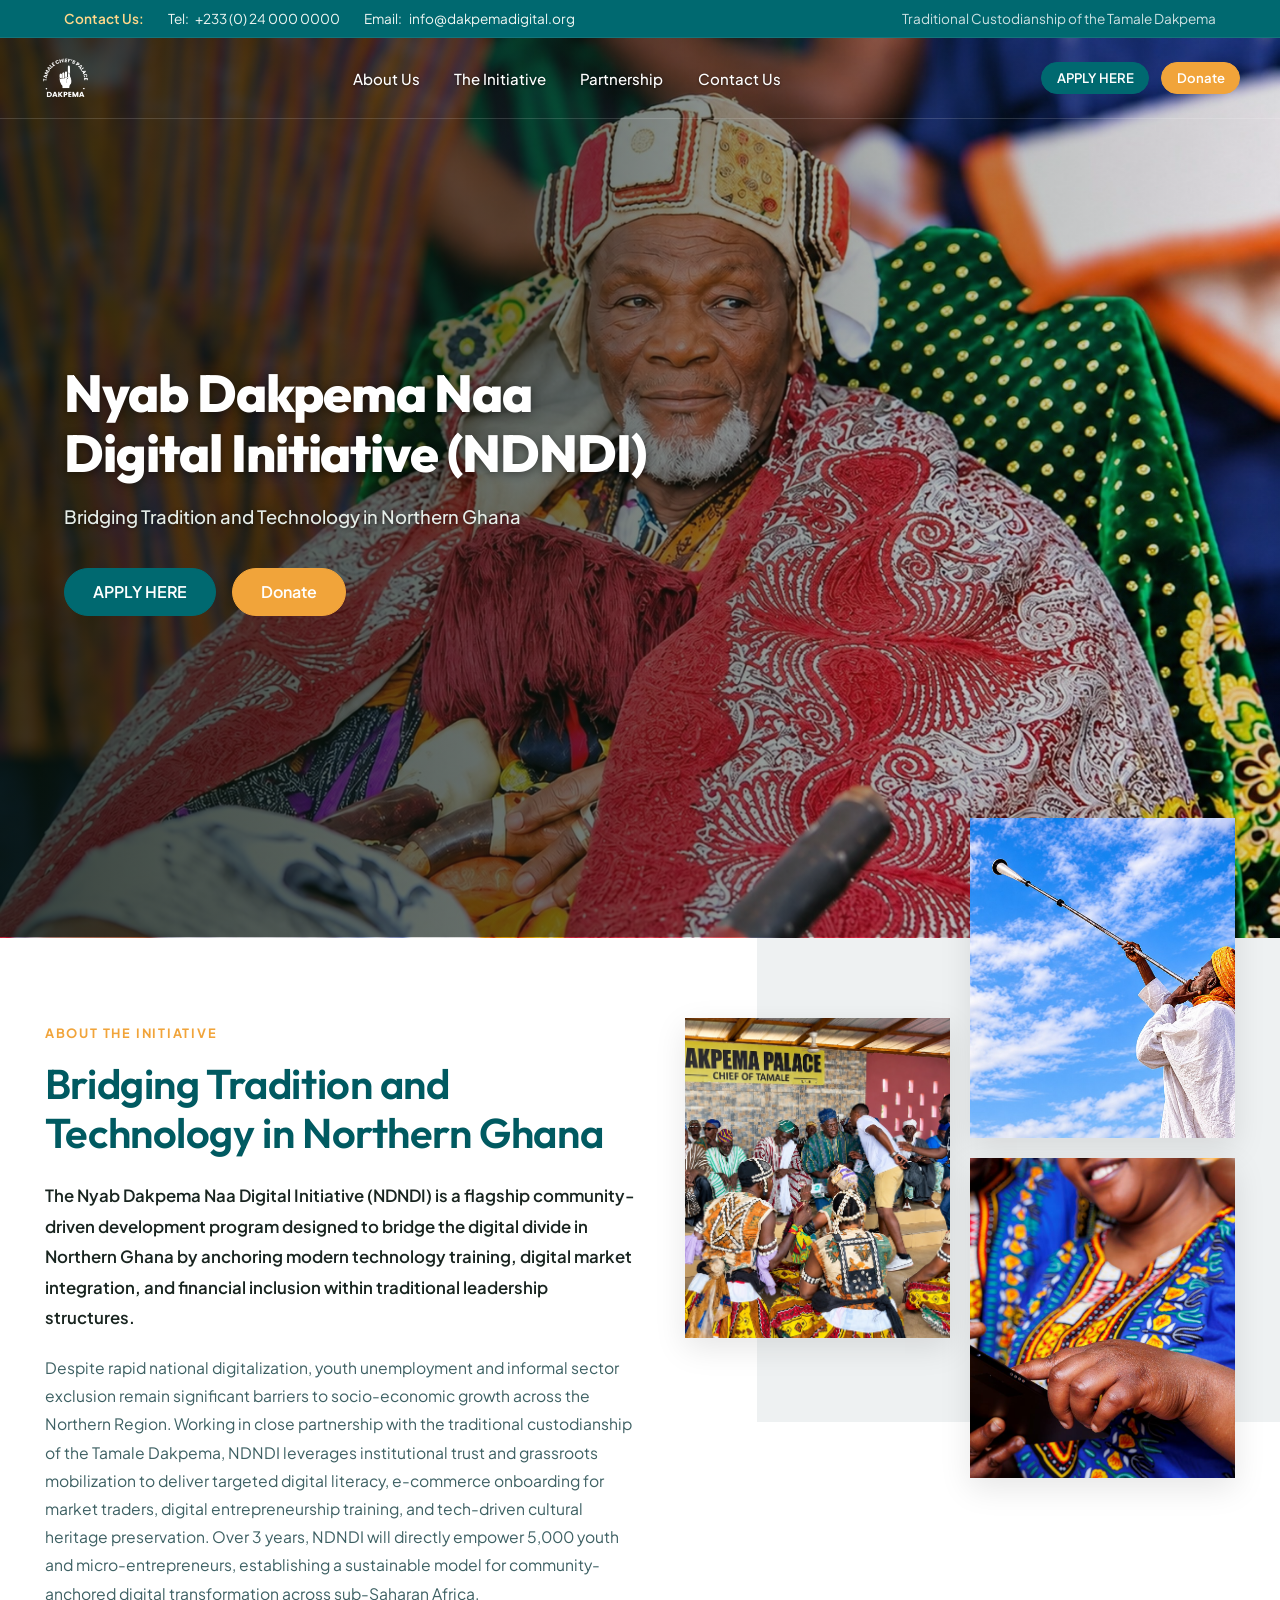
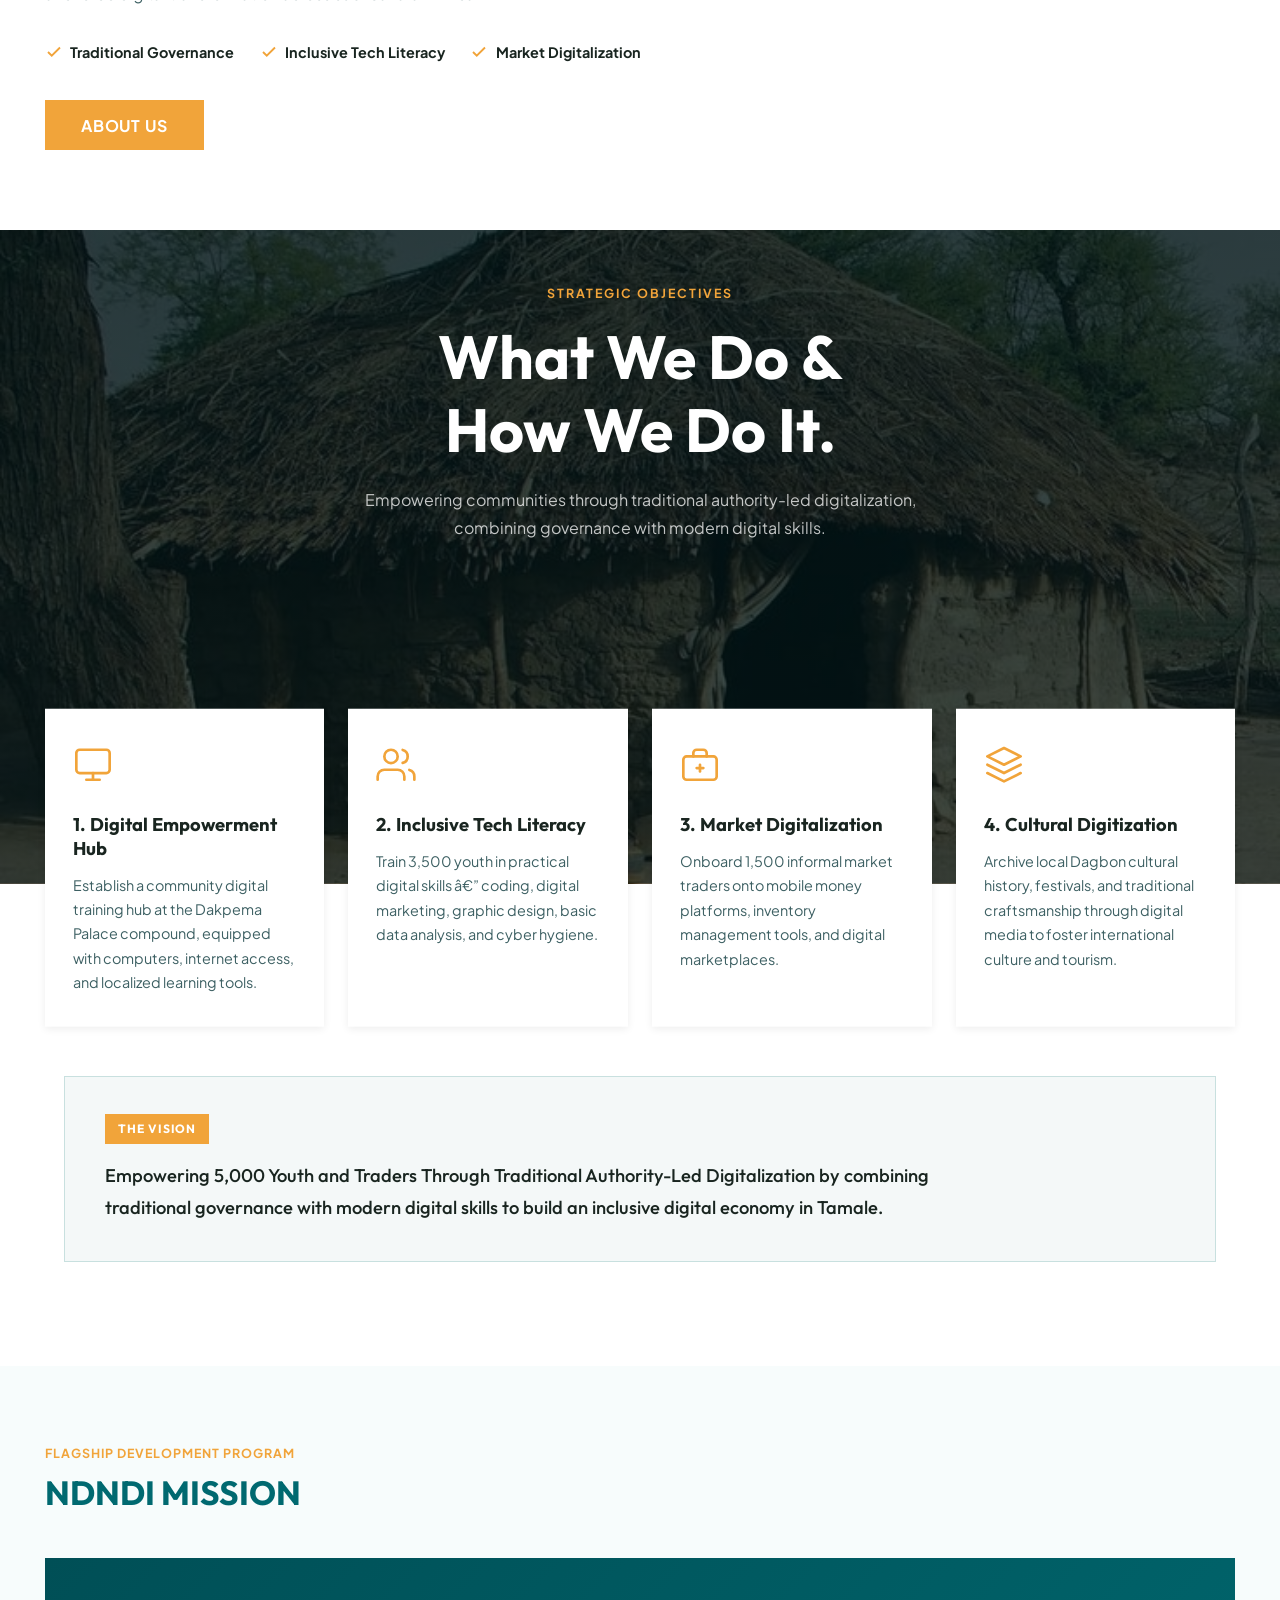
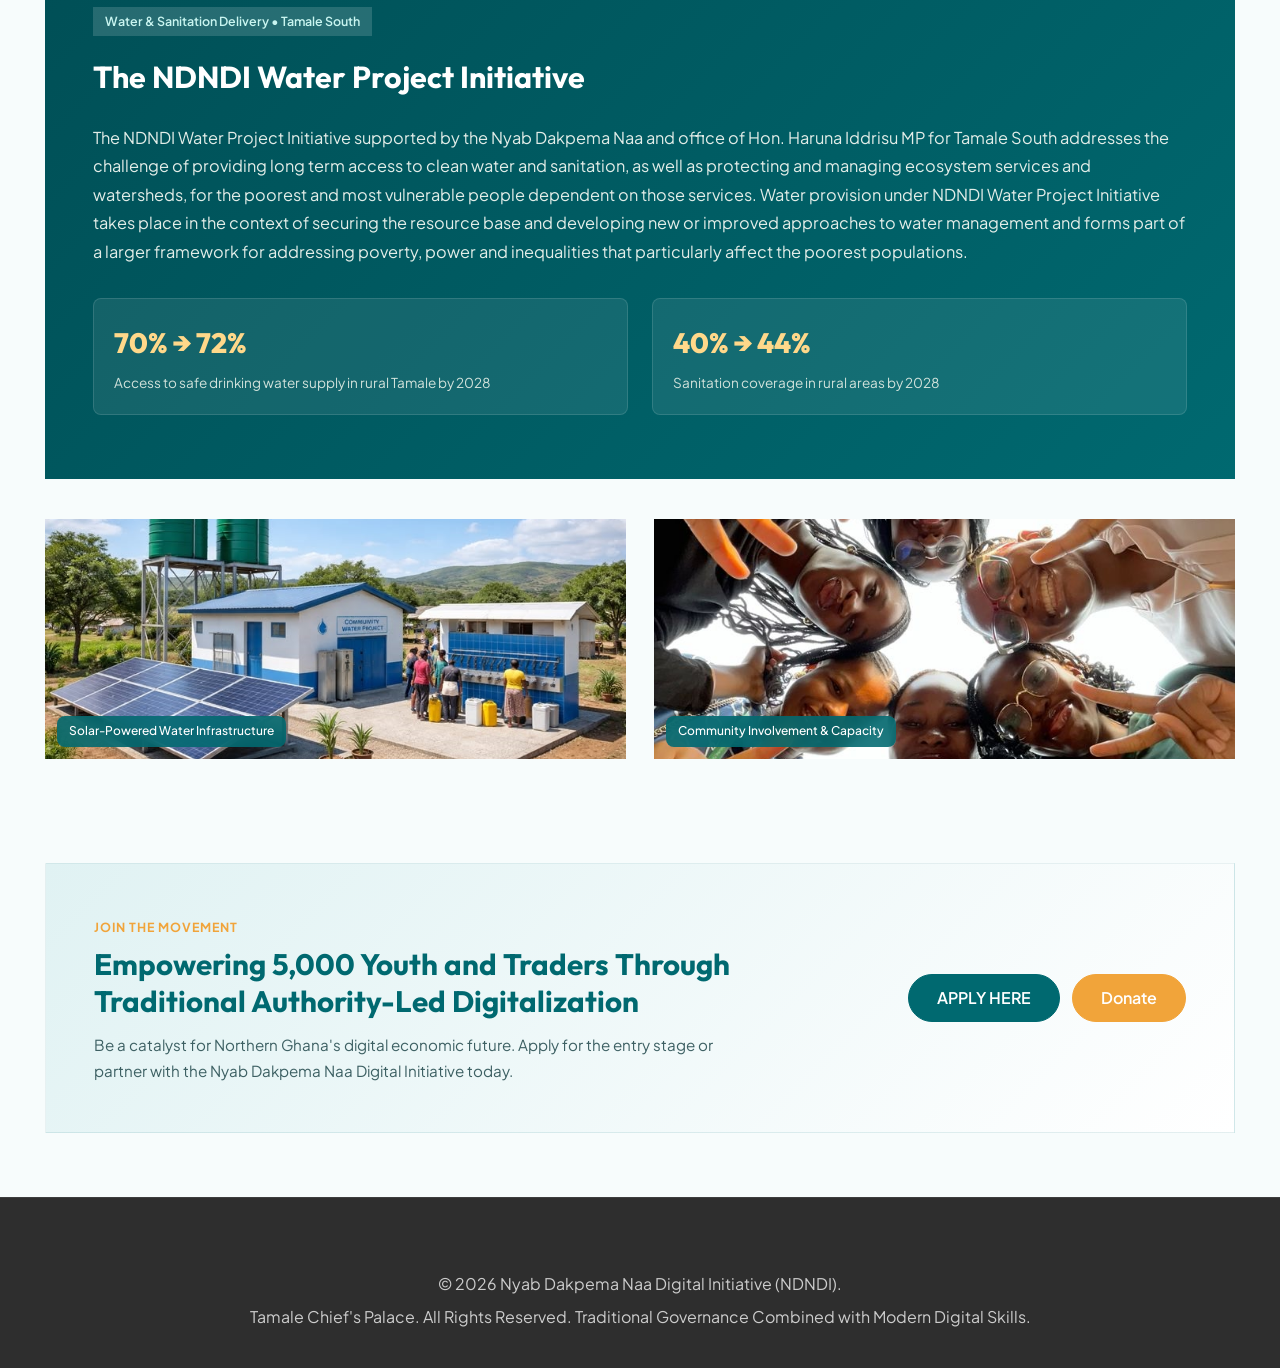
==== commit edf9ada7: "changed the donate button to donate" ====
--- a/index.html
+++ b/index.html
@@ -5,6 +5,17 @@
   <meta name="viewport" content="width=device-width, initial-scale=1.0">
   <title>Nyab Dakpema Naa Digital Initiative (NDNDI) | Tamale Chief's Palace</title>
   <meta name="description" content="Nyab Dakpema Naa Digital Initiative (NDNDI) - Bridging Tradition and Technology in Northern Ghana through traditional leadership structures.">
+  <meta property="og:title" content="Nyab Dakpema Naa Digital Initiative (NDNDI)">
+  <meta property="og:description" content="Bridging Tradition and Technology in Northern Ghana through traditional leadership structures.">
+  <meta property="og:url" content="https://manuel-vardy.github.io/dakpema/">
+  <meta property="og:image" content="https://manuel-vardy.github.io/dakpema/assets/images/logo/DAKPEMA-01.png">
+  <meta property="og:image:width" content="1200">
+  <meta property="og:image:height" content="630">
+  <meta property="og:type" content="website">
+  <meta name="twitter:card" content="summary_large_image">
+  <meta name="twitter:title" content="Nyab Dakpema Naa Digital Initiative (NDNDI)">
+  <meta name="twitter:description" content="Bridging Tradition and Technology in Northern Ghana through traditional leadership structures.">
+  <meta name="twitter:image" content="https://manuel-vardy.github.io/dakpema/assets/images/logo/DAKPEMA-01.png">
   <link rel="icon" type="image/png" href="assets/images/logo/DAKPEMA-01.png">
   <link rel="stylesheet" href="assets/css/style.css">
 </head>
@@ -42,14 +53,14 @@
           <li><a href="contact.html" class="nav-link">Contact Us</a></li>
           <li class="nav-menu-btns">
             <button type="button" class="btn btn-primary btn-sm open-apply-modal">APPLY HERE</button>
-            <button type="button" class="btn btn-accent btn-sm open-donate-modal">Donate Button</button>
+            <button type="button" class="btn btn-accent btn-sm open-donate-modal">Donate</button>
           </li>
         </ul>
 
         <!-- Action Buttons (desktop only) -->
         <div class="nav-actions">
           <button type="button" class="btn btn-primary btn-sm open-apply-modal nav-cta-btn">APPLY HERE</button>
-          <button type="button" class="btn btn-accent btn-sm open-donate-modal nav-cta-btn">Donate Button</button>
+          <button type="button" class="btn btn-accent btn-sm open-donate-modal nav-cta-btn">Donate</button>
           <button class="nav-toggle" aria-label="Toggle navigation menu" aria-expanded="false">
             <svg fill="none" stroke="currentColor" stroke-width="2" viewBox="0 0 24 24">
               <path stroke-linecap="round" stroke-linejoin="round" d="M4 6h16M4 12h16M4 18h16"></path>
@@ -75,7 +86,7 @@
 
           <div class="hero-actions">
             <button type="button" class="btn btn-primary btn-lg open-apply-modal">APPLY HERE</button>
-            <button type="button" class="btn btn-accent btn-lg open-donate-modal">Donate Button</button>
+            <button type="button" class="btn btn-accent btn-lg open-donate-modal">Donate</button>
           </div>
         </div>
       </div>
@@ -295,7 +306,7 @@
         </div>
         <div style="display: flex; gap: 0.75rem; flex-wrap: wrap;">
           <button type="button" class="btn btn-primary btn-lg open-apply-modal">APPLY HERE</button>
-          <button type="button" class="btn btn-accent btn-lg open-donate-modal">Donate Button</button>
+          <button type="button" class="btn btn-accent btn-lg open-donate-modal">Donate</button>
         </div>
       </div>
     </div>
@@ -386,7 +397,7 @@
   </div>
 
   <!-- =====================================================================
-       Donate / Partnership Modal ("Donate Button")
+       Donate / Partnership Modal ("Donate")
        ===================================================================== -->
   <div id="donateModal" class="modal-overlay" role="dialog" aria-modal="true" aria-labelledby="donateModalTitle">
     <div class="modal-dialog">
@@ -444,7 +455,7 @@
 
           <div style="display: flex; justify-content: flex-end; gap: 0.75rem;">
             <button type="button" class="btn btn-outline modal-cancel">Cancel</button>
-            <button type="submit" class="btn btn-accent" style="background-color: #8b1f1f; border-color: #8b1f1f;">Submit Support / Donate Button</button>
+            <button type="submit" class="btn btn-accent" style="background-color: #8b1f1f; border-color: #8b1f1f;">Submit Support / Donate</button>
           </div>
         </form>
       </div>
@@ -469,3 +480,7 @@
 
 
 
+
+
+
+
